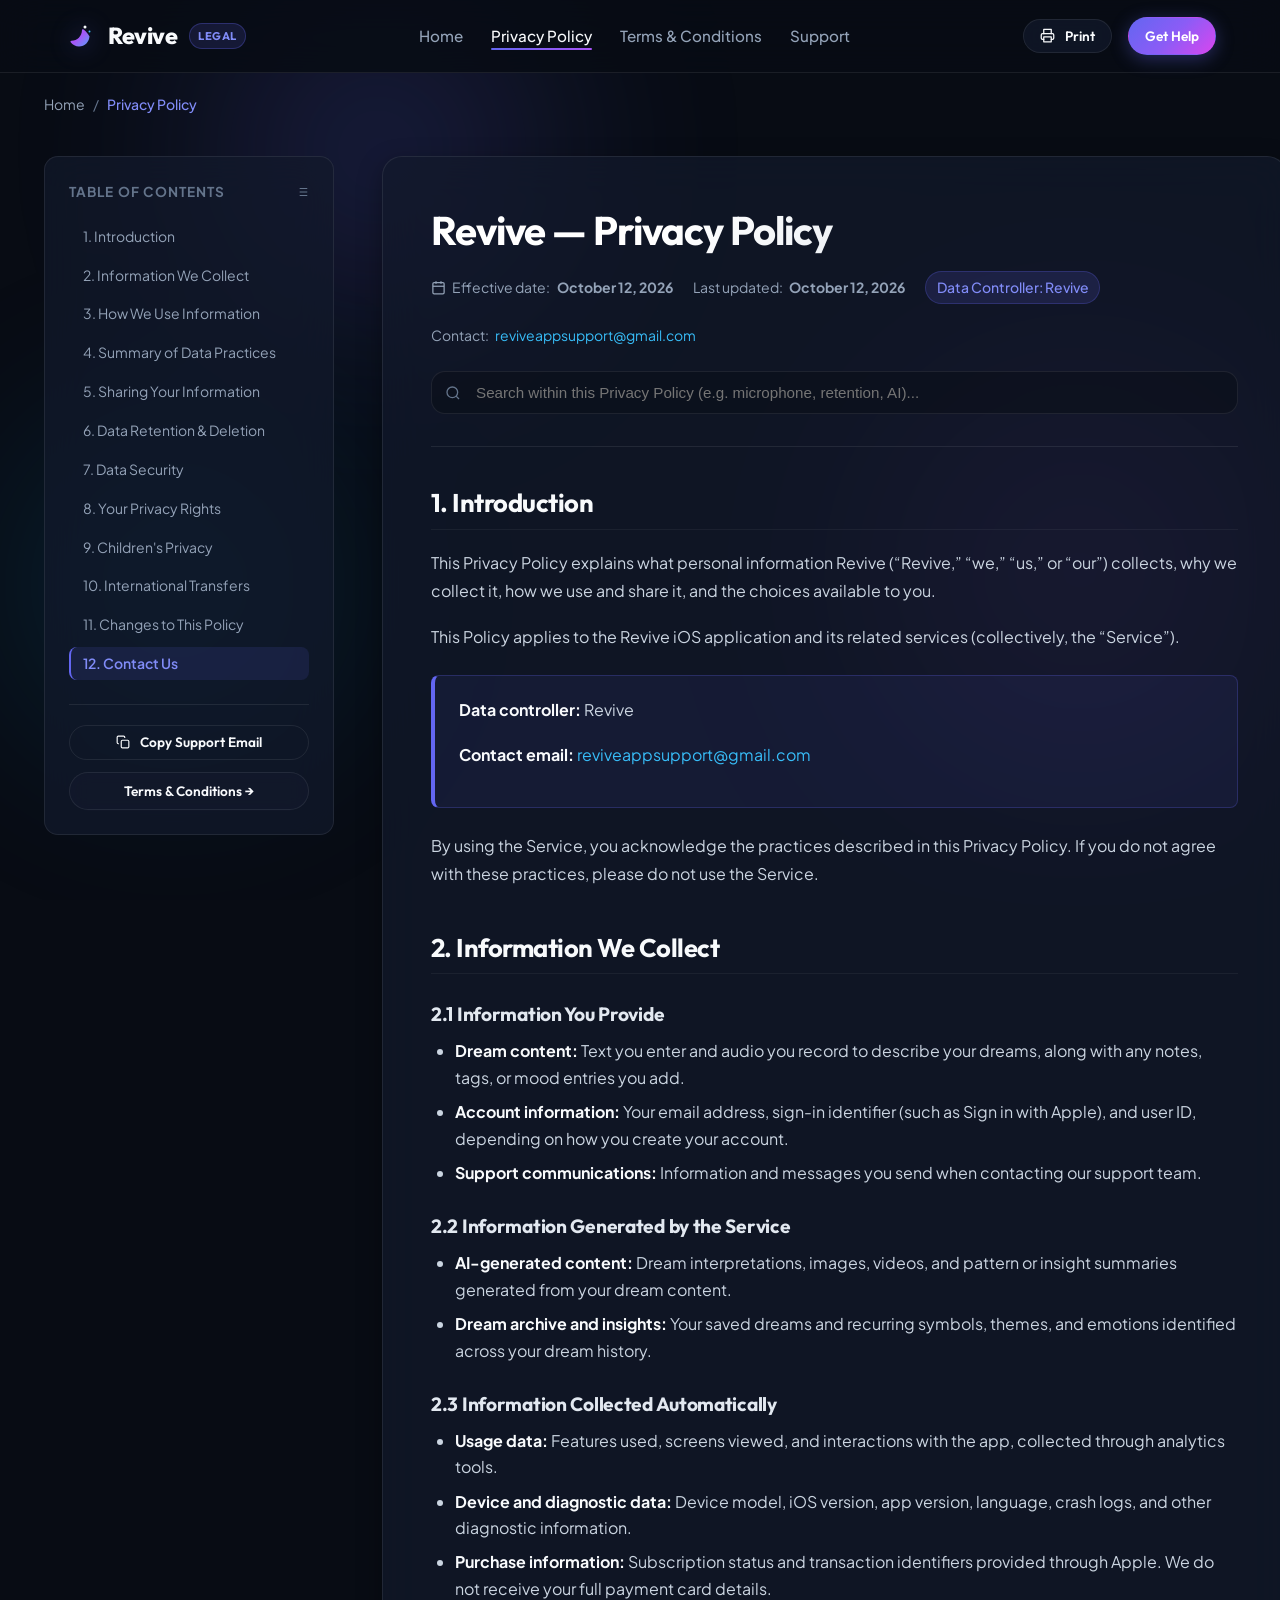
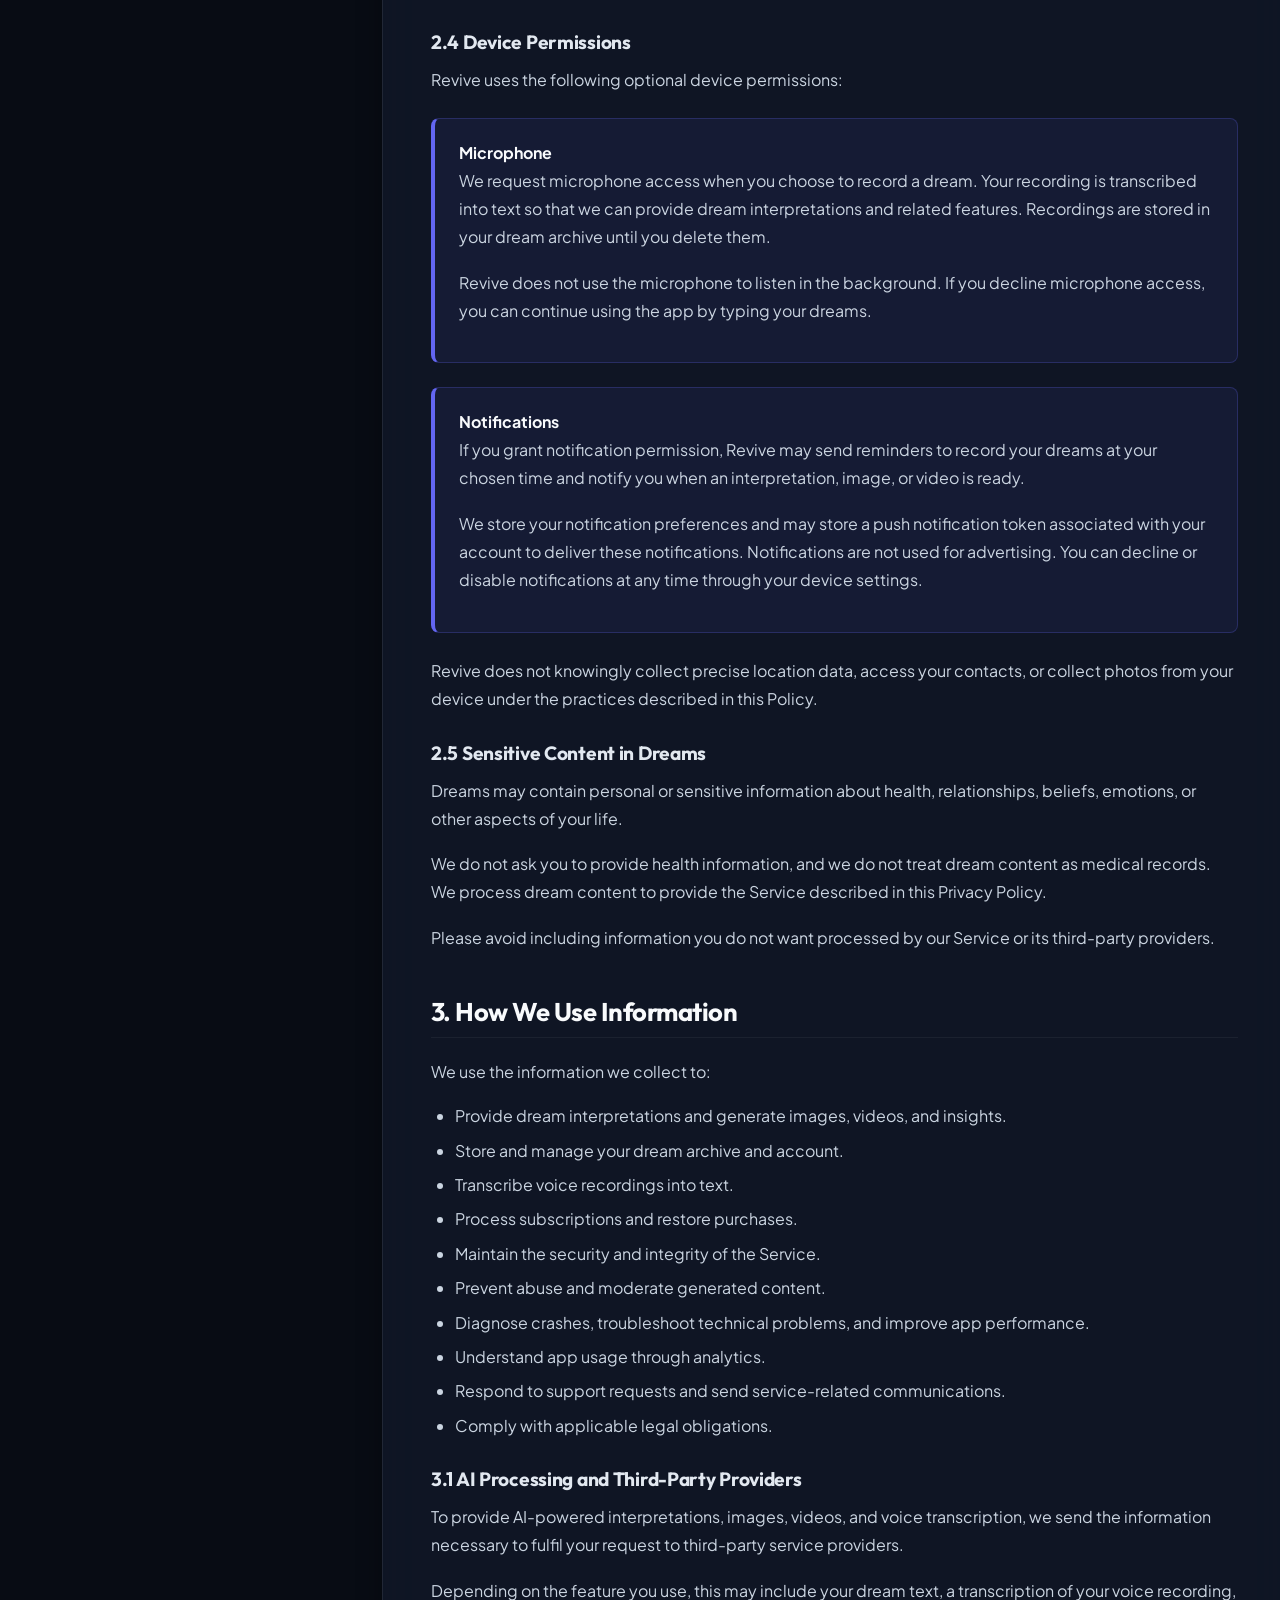
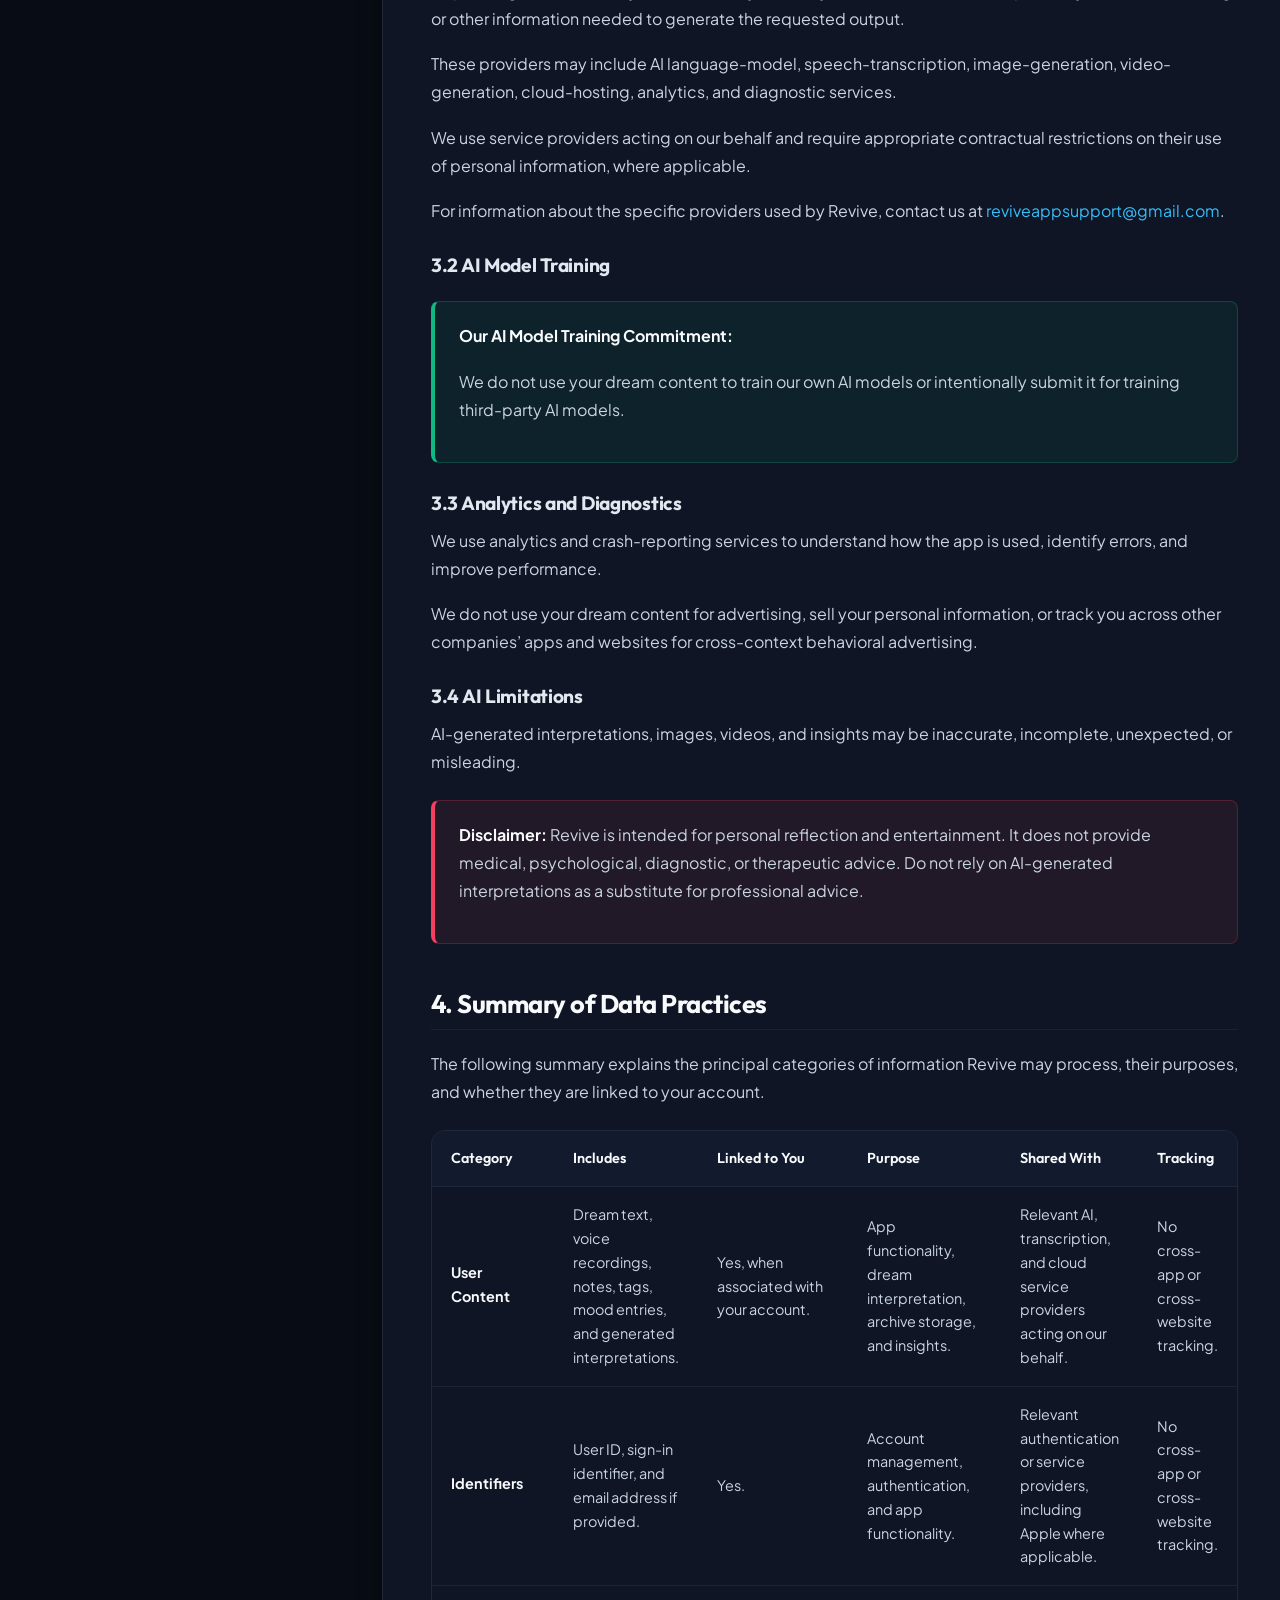
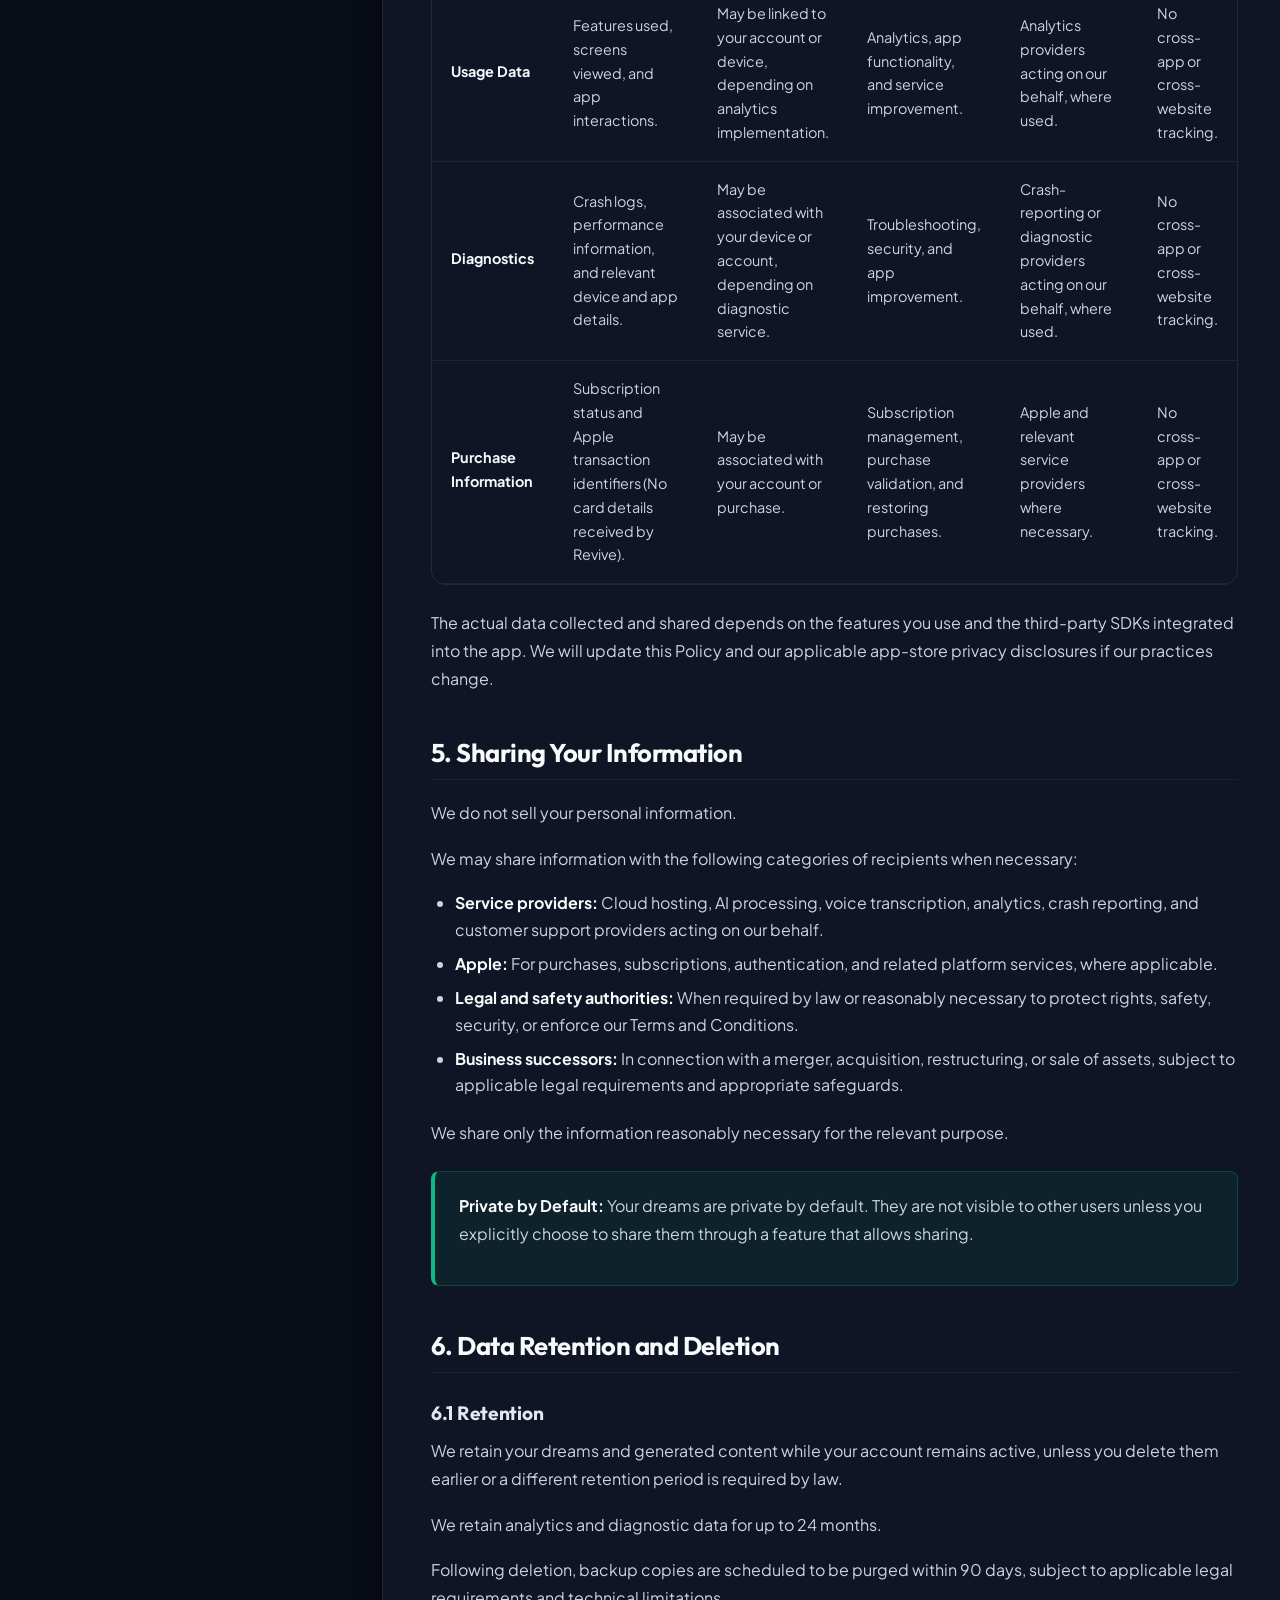
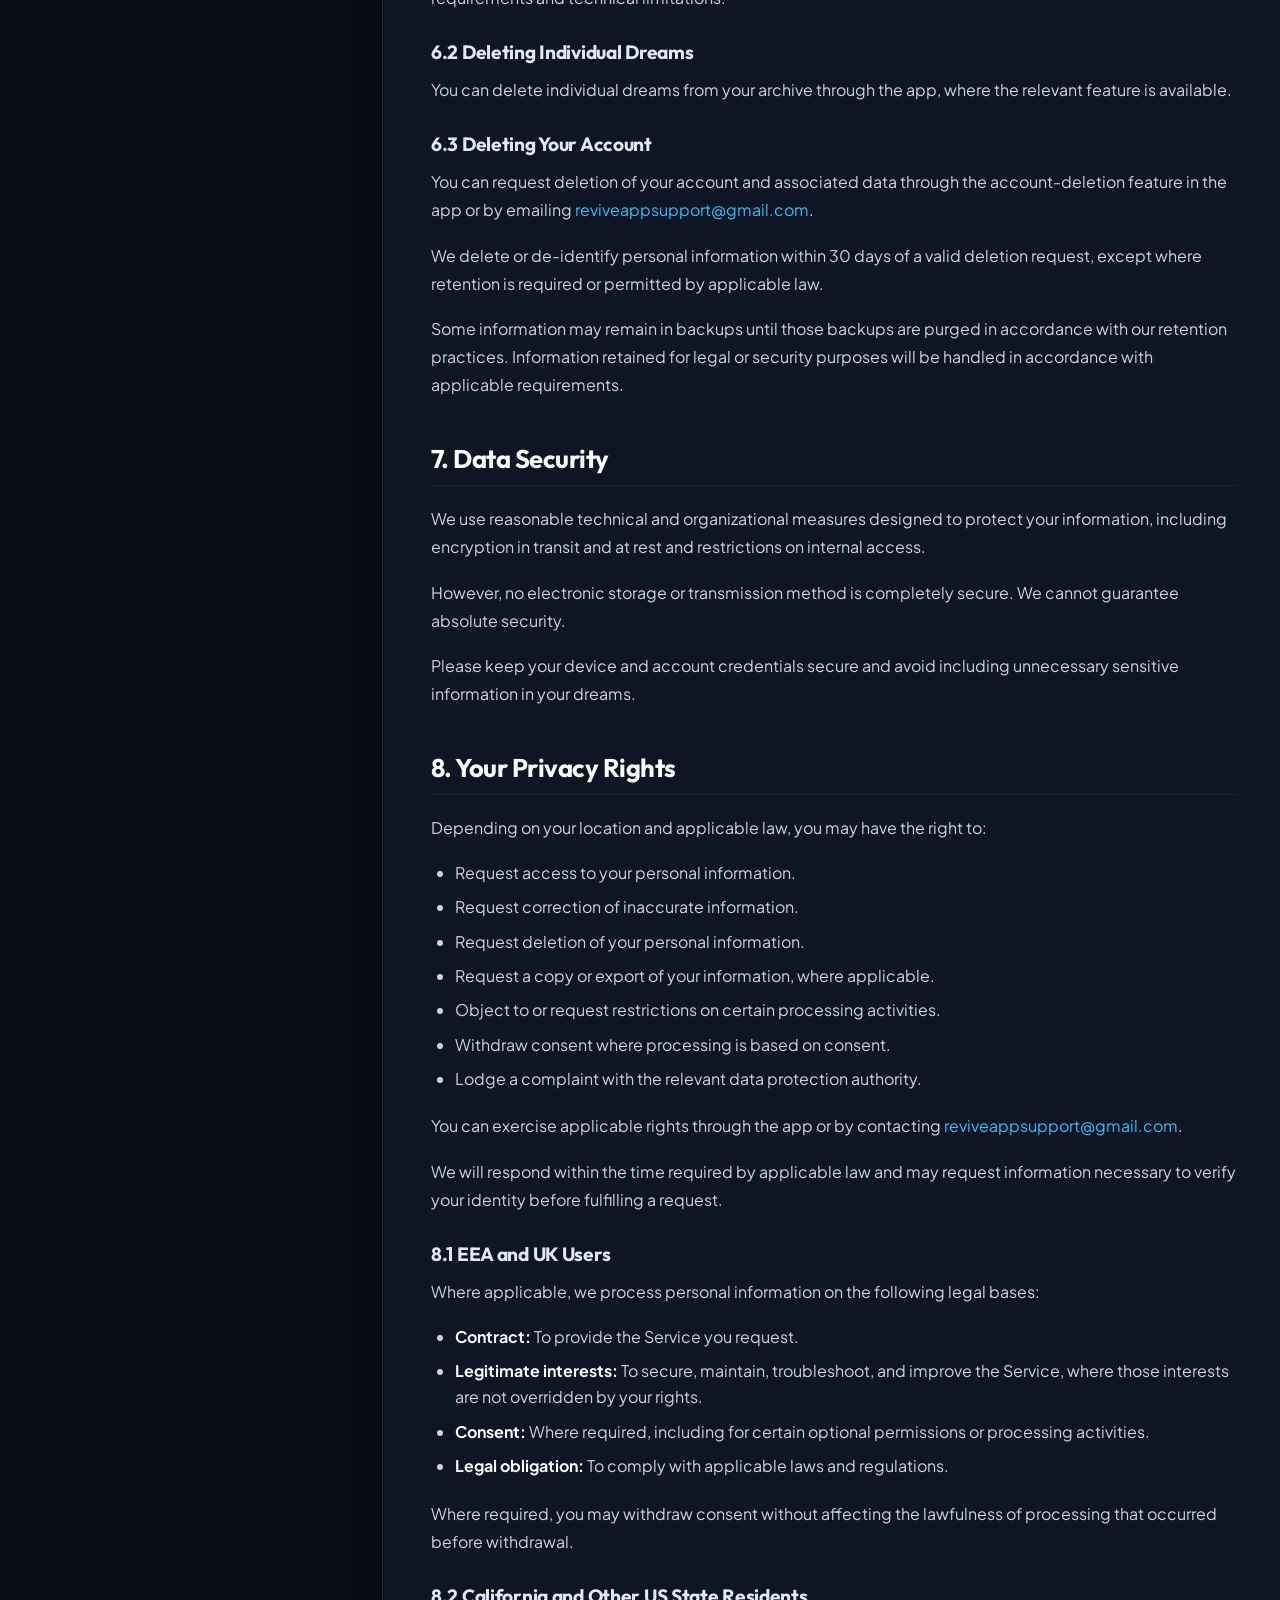
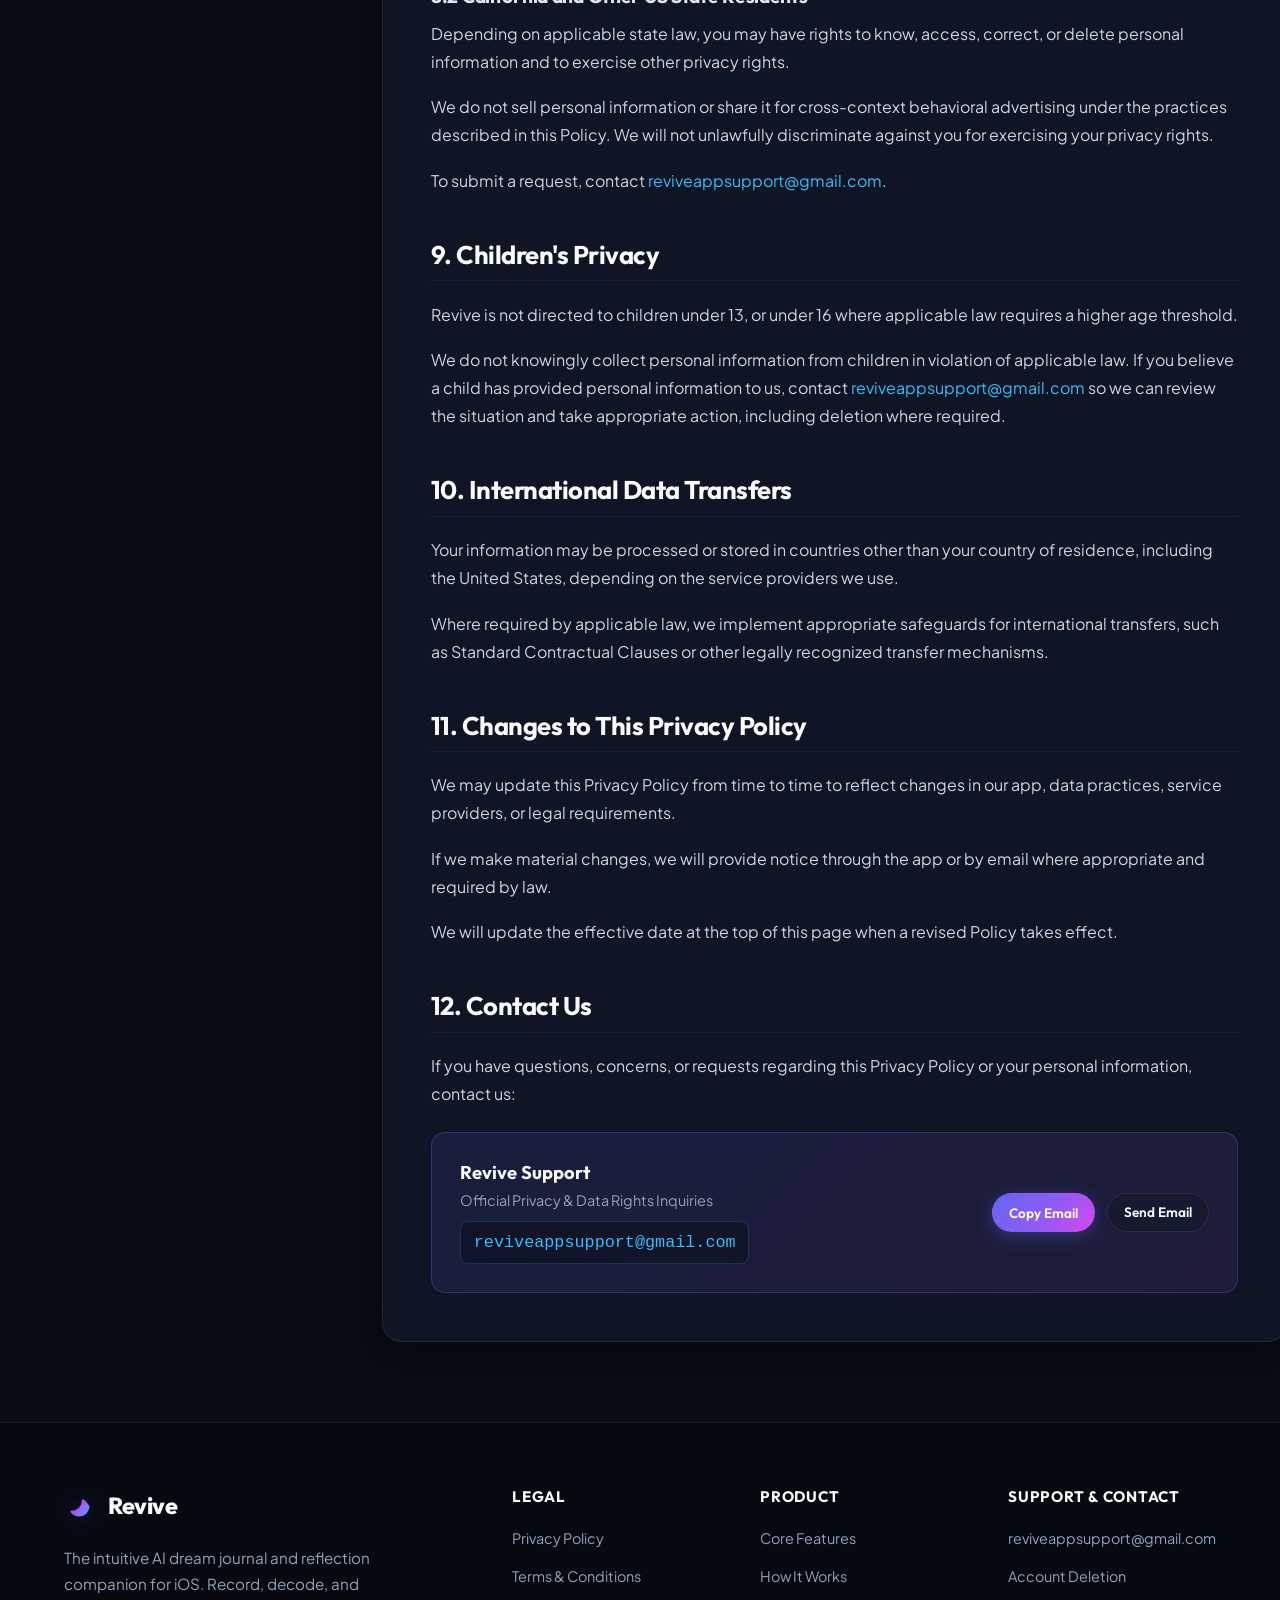
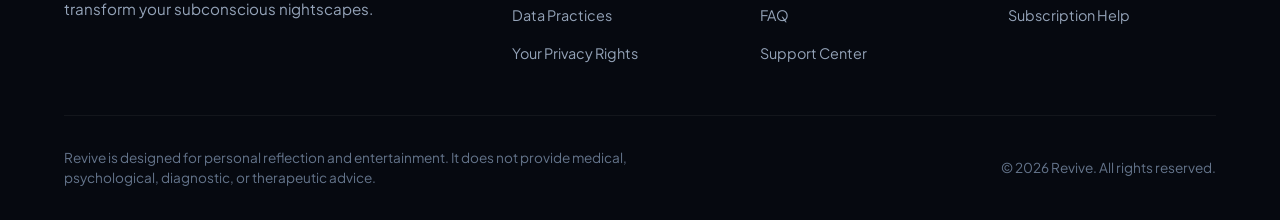
==== privacy-policy/index.html @ 2bad9c80 "Add legal pages, landing page, and support center" ====
<!DOCTYPE html>
<html lang="en">
<head>
  <meta charset="UTF-8">
  <meta name="viewport" content="width=device-width, initial-scale=1.0">
  <title>Privacy Policy — Revive: AI Dream Journal</title>
  <meta name="description" content="Official Privacy Policy for Revive iOS application. Learn how we collect, use, and protect your dream journal and personal information.">
  <link rel="preconnect" href="https://fonts.googleapis.com">
  <link rel="preconnect" href="https://fonts.gstatic.com" crossorigin>
  <link href="https://fonts.googleapis.com/css2?family=Outfit:wght@400;500;600;700;800&family=Plus+Jakarta+Sans:wght@400;500;600;700&display=swap" rel="stylesheet">
  <link rel="stylesheet" href="../assets/css/style.css">
  <link rel="icon" href="data:image/svg+xml,<svg xmlns=%22http://www.w3.org/2000/svg%22 viewBox=%220 0 100 100%22><text y=%22.9em%22 font-size=%2290%22>🌙</text></svg>">
</head>
<body>

  <!-- Ambient Glow Effects -->
  <div class="bg-ambient" aria-hidden="true">
    <div class="ambient-orb orb-1"></div>
    <div class="ambient-orb orb-2"></div>
    <div class="ambient-orb orb-3"></div>
  </div>

  <!-- Header -->
  <header class="site-header" id="top">
    <div class="container">
      <nav class="nav-wrapper" aria-label="Main Navigation">
        <a href="../" class="brand-logo" id="logoLink">
          <svg viewBox="0 0 32 32" fill="none" xmlns="http://www.w3.org/2000/svg">
            <defs>
              <linearGradient id="logoGrad" x1="2" y1="2" x2="30" y2="30" gradientUnits="userSpaceOnUse">
                <stop stop-color="#818cf8"/>
                <stop offset="0.5" stop-color="#a855f7"/>
                <stop offset="1" stop-color="#38bdf8"/>
              </linearGradient>
            </defs>
            <path d="M25.5 16C25.5 21.799 20.799 26.5 15 26.5C11.59 26.5 8.57 24.87 6.68 22.33C6.18 21.67 6.64 20.73 7.46 20.73C13.26 20.73 17.96 16.03 17.96 10.23C17.96 9.41 18.9 8.95 19.56 9.45C23.13 12.11 25.5 16.32 25.5 16Z" fill="url(#logoGrad)"/>
            <circle cx="21" cy="7" r="1.5" fill="#f8fafc"/>
            <circle cx="25.5" cy="11.5" r="1" fill="#38bdf8"/>
          </svg>
          <span>Revive</span>
          <span class="brand-badge">Legal</span>
        </a>

        <ul class="nav-links" id="primaryNav">
          <li><a href="../" class="nav-link">Home</a></li>
          <li><a href="./" class="nav-link active" aria-current="page">Privacy Policy</a></li>
          <li><a href="../terms-and-conditions/" class="nav-link">Terms &amp; Conditions</a></li>
          <li><a href="../support/" class="nav-link">Support</a></li>
        </ul>

        <div class="nav-actions">
          <button class="btn btn-sm btn-secondary" onclick="window.print()" id="printDocBtn">
            <svg width="15" height="15" viewBox="0 0 24 24" fill="none" stroke="currentColor" stroke-width="2" stroke-linecap="round" stroke-linejoin="round">
              <polyline points="6 9 6 2 18 2 18 9"></polyline>
              <path d="M6 18H4a2 2 0 0 1-2-2v-5a2 2 0 0 1 2-2h16a2 2 0 0 1 2 2v5a2 2 0 0 1-2 2h-2"></path>
              <rect x="6" y="14" width="12" height="8"></rect>
            </svg>
            Print
          </button>
          <a href="../support/" class="btn btn-sm btn-primary" id="headerSupportBtn">Get Help</a>
          <button class="mobile-menu-btn" aria-label="Toggle navigation menu" id="mobileMenuToggle">
            <svg width="24" height="24" viewBox="0 0 24 24" fill="none" stroke="currentColor" stroke-width="2">
              <line x1="3" y1="12" x2="21" y2="12"></line>
              <line x1="3" y1="6" x2="21" y2="6"></line>
              <line x1="3" y1="18" x2="21" y2="18"></line>
            </svg>
          </button>
        </div>
      </nav>
    </div>
  </header>

  <!-- Breadcrumbs -->
  <div class="container container-legal">
    <nav class="breadcrumb-nav" aria-label="Breadcrumb">
      <a href="../">Home</a>
      <span class="breadcrumb-separator">/</span>
      <span class="breadcrumb-current">Privacy Policy</span>
    </nav>
  </div>

  <!-- Main Legal Container -->
  <main class="container container-legal">
    <div class="legal-layout">

      <!-- Sticky Sidebar Table of Contents -->
      <aside class="legal-sidebar" aria-label="Table of Contents">
        <div class="legal-sidebar-title">
          <span>Table of Contents</span>
          <svg width="14" height="14" viewBox="0 0 24 24" fill="none" stroke="currentColor" stroke-width="2">
            <line x1="8" y1="6" x2="21" y2="6"></line>
            <line x1="8" y1="12" x2="21" y2="12"></line>
            <line x1="8" y1="18" x2="21" y2="18"></line>
            <line x1="3" y1="6" x2="3.01" y2="6"></line>
            <line x1="3" y1="12" x2="3.01" y2="12"></line>
            <line x1="3" y1="18" x2="3.01" y2="18"></line>
          </svg>
        </div>

        <nav>
          <ul class="toc-list" id="privacyTocList">
            <li><a href="#section-1" class="toc-link">1. Introduction</a></li>
            <li><a href="#section-2" class="toc-link">2. Information We Collect</a></li>
            <li><a href="#section-3" class="toc-link">3. How We Use Information</a></li>
            <li><a href="#section-4" class="toc-link">4. Summary of Data Practices</a></li>
            <li><a href="#section-5" class="toc-link">5. Sharing Your Information</a></li>
            <li><a href="#section-6" class="toc-link">6. Data Retention &amp; Deletion</a></li>
            <li><a href="#section-7" class="toc-link">7. Data Security</a></li>
            <li><a href="#section-8" class="toc-link">8. Your Privacy Rights</a></li>
            <li><a href="#section-9" class="toc-link">9. Children's Privacy</a></li>
            <li><a href="#section-10" class="toc-link">10. International Transfers</a></li>
            <li><a href="#section-11" class="toc-link">11. Changes to This Policy</a></li>
            <li><a href="#section-12" class="toc-link">12. Contact Us</a></li>
          </ul>
        </nav>

        <div class="sidebar-actions">
          <button class="btn btn-sm btn-outline" style="width: 100%;" onclick="copyEmail()" id="sidebarCopyEmailBtn">
            <svg width="14" height="14" viewBox="0 0 24 24" fill="none" stroke="currentColor" stroke-width="2">
              <rect x="9" y="9" width="13" height="13" rx="2" ry="2"></rect>
              <path d="M5 15H4a2 2 0 0 1-2-2V4a2 2 0 0 1 2-2h9a2 2 0 0 1 2 2v1"></path>
            </svg>
            Copy Support Email
          </button>
          <a href="../terms-and-conditions/" class="btn btn-sm btn-secondary" style="width: 100%;" id="sidebarTermsBtn">
            Terms &amp; Conditions &rarr;
          </a>
        </div>
      </aside>

      <!-- Main Document Content -->
      <article class="legal-content">

        <!-- Legal Header -->
        <header class="legal-header">
          <h1 class="legal-title" id="pageTitle">Revive — Privacy Policy</h1>
          <div class="legal-meta-bar">
            <span class="meta-item">
              <svg width="15" height="15" viewBox="0 0 24 24" fill="none" stroke="currentColor" stroke-width="2">
                <rect x="3" y="4" width="18" height="18" rx="2" ry="2"></rect>
                <line x1="16" y1="2" x2="16" y2="6"></line>
                <line x1="8" y1="2" x2="8" y2="6"></line>
                <line x1="3" y1="10" x2="21" y2="10"></line>
              </svg>
              Effective date: <strong>October 12, 2026</strong>
            </span>
            <span class="meta-item">
              Last updated: <strong>October 12, 2026</strong>
            </span>
            <span class="meta-badge">Data Controller: Revive</span>
            <span class="meta-item">
              Contact: <a href="mailto:reviveappsupport@gmail.com" class="meta-link">reviveappsupport@gmail.com</a>
            </span>
          </div>

          <!-- In-Page Search -->
          <div class="doc-search-wrapper">
            <svg class="doc-search-icon" width="16" height="16" viewBox="0 0 24 24" fill="none" stroke="currentColor" stroke-width="2">
              <circle cx="11" cy="11" r="8"></circle>
              <line x1="21" y1="21" x2="16.65" y2="16.65"></line>
            </svg>
            <input type="search" id="legalSearchInput" class="doc-search-input" placeholder="Search within this Privacy Policy (e.g. microphone, retention, AI)..." aria-label="Search within privacy policy">
          </div>
        </header>

        <div class="legal-body">

          <!-- Section 1 -->
          <section id="section-1" class="legal-section">
            <h2 class="legal-section-title">
              <span>1. Introduction</span>
              <a href="#section-1" class="section-link-anchor" title="Copy section link">#</a>
            </h2>
            <p>This Privacy Policy explains what personal information Revive (“Revive,” “we,” “us,” or “our”) collects, why we collect it, how we use and share it, and the choices available to you.</p>
            <p>This Policy applies to the Revive iOS application and its related services (collectively, the “Service”).</p>
            <div class="legal-callout">
              <p><strong>Data controller:</strong> Revive</p>
              <p><strong>Contact email:</strong> <a href="mailto:reviveappsupport@gmail.com">reviveappsupport@gmail.com</a></p>
            </div>
            <p>By using the Service, you acknowledge the practices described in this Privacy Policy. If you do not agree with these practices, please do not use the Service.</p>
          </section>

          <!-- Section 2 -->
          <section id="section-2" class="legal-section">
            <h2 class="legal-section-title">
              <span>2. Information We Collect</span>
              <a href="#section-2" class="section-link-anchor" title="Copy section link">#</a>
            </h2>

            <h3 class="legal-subsection-title">2.1 Information You Provide</h3>
            <ul>
              <li><strong>Dream content:</strong> Text you enter and audio you record to describe your dreams, along with any notes, tags, or mood entries you add.</li>
              <li><strong>Account information:</strong> Your email address, sign-in identifier (such as Sign in with Apple), and user ID, depending on how you create your account.</li>
              <li><strong>Support communications:</strong> Information and messages you send when contacting our support team.</li>
            </ul>

            <h3 class="legal-subsection-title">2.2 Information Generated by the Service</h3>
            <ul>
              <li><strong>AI-generated content:</strong> Dream interpretations, images, videos, and pattern or insight summaries generated from your dream content.</li>
              <li><strong>Dream archive and insights:</strong> Your saved dreams and recurring symbols, themes, and emotions identified across your dream history.</li>
            </ul>

            <h3 class="legal-subsection-title">2.3 Information Collected Automatically</h3>
            <ul>
              <li><strong>Usage data:</strong> Features used, screens viewed, and interactions with the app, collected through analytics tools.</li>
              <li><strong>Device and diagnostic data:</strong> Device model, iOS version, app version, language, crash logs, and other diagnostic information.</li>
              <li><strong>Purchase information:</strong> Subscription status and transaction identifiers provided through Apple. We do not receive your full payment card details.</li>
            </ul>

            <h3 class="legal-subsection-title">2.4 Device Permissions</h3>
            <p>Revive uses the following optional device permissions:</p>
            <div class="legal-callout">
              <p><strong>Microphone</strong><br>
              We request microphone access when you choose to record a dream. Your recording is transcribed into text so that we can provide dream interpretations and related features. Recordings are stored in your dream archive until you delete them.</p>
              <p>Revive does not use the microphone to listen in the background. If you decline microphone access, you can continue using the app by typing your dreams.</p>
            </div>

            <div class="legal-callout">
              <p><strong>Notifications</strong><br>
              If you grant notification permission, Revive may send reminders to record your dreams at your chosen time and notify you when an interpretation, image, or video is ready.</p>
              <p>We store your notification preferences and may store a push notification token associated with your account to deliver these notifications. Notifications are not used for advertising. You can decline or disable notifications at any time through your device settings.</p>
            </div>

            <p>Revive does not knowingly collect precise location data, access your contacts, or collect photos from your device under the practices described in this Policy.</p>

            <h3 class="legal-subsection-title">2.5 Sensitive Content in Dreams</h3>
            <p>Dreams may contain personal or sensitive information about health, relationships, beliefs, emotions, or other aspects of your life.</p>
            <p>We do not ask you to provide health information, and we do not treat dream content as medical records. We process dream content to provide the Service described in this Privacy Policy.</p>
            <p>Please avoid including information you do not want processed by our Service or its third-party providers.</p>
          </section>

          <!-- Section 3 -->
          <section id="section-3" class="legal-section">
            <h2 class="legal-section-title">
              <span>3. How We Use Information</span>
              <a href="#section-3" class="section-link-anchor" title="Copy section link">#</a>
            </h2>
            <p>We use the information we collect to:</p>
            <ul>
              <li>Provide dream interpretations and generate images, videos, and insights.</li>
              <li>Store and manage your dream archive and account.</li>
              <li>Transcribe voice recordings into text.</li>
              <li>Process subscriptions and restore purchases.</li>
              <li>Maintain the security and integrity of the Service.</li>
              <li>Prevent abuse and moderate generated content.</li>
              <li>Diagnose crashes, troubleshoot technical problems, and improve app performance.</li>
              <li>Understand app usage through analytics.</li>
              <li>Respond to support requests and send service-related communications.</li>
              <li>Comply with applicable legal obligations.</li>
            </ul>

            <h3 class="legal-subsection-title">3.1 AI Processing and Third-Party Providers</h3>
            <p>To provide AI-powered interpretations, images, videos, and voice transcription, we send the information necessary to fulfil your request to third-party service providers.</p>
            <p>Depending on the feature you use, this may include your dream text, a transcription of your voice recording, or other information needed to generate the requested output.</p>
            <p>These providers may include AI language-model, speech-transcription, image-generation, video-generation, cloud-hosting, analytics, and diagnostic services.</p>
            <p>We use service providers acting on our behalf and require appropriate contractual restrictions on their use of personal information, where applicable.</p>
            <p>For information about the specific providers used by Revive, contact us at <a href="mailto:reviveappsupport@gmail.com">reviveappsupport@gmail.com</a>.</p>

            <h3 class="legal-subsection-title">3.2 AI Model Training</h3>
            <div class="legal-callout success">
              <p><strong>Our AI Model Training Commitment:</strong></p>
              <p>We do not use your dream content to train our own AI models or intentionally submit it for training third-party AI models.</p>
            </div>

            <h3 class="legal-subsection-title">3.3 Analytics and Diagnostics</h3>
            <p>We use analytics and crash-reporting services to understand how the app is used, identify errors, and improve performance.</p>
            <p>We do not use your dream content for advertising, sell your personal information, or track you across other companies’ apps and websites for cross-context behavioral advertising.</p>

            <h3 class="legal-subsection-title">3.4 AI Limitations</h3>
            <p>AI-generated interpretations, images, videos, and insights may be inaccurate, incomplete, unexpected, or misleading.</p>
            <div class="legal-callout warning">
              <p><strong>Disclaimer:</strong> Revive is intended for personal reflection and entertainment. It does not provide medical, psychological, diagnostic, or therapeutic advice. Do not rely on AI-generated interpretations as a substitute for professional advice.</p>
            </div>
          </section>

          <!-- Section 4 -->
          <section id="section-4" class="legal-section">
            <h2 class="legal-section-title">
              <span>4. Summary of Data Practices</span>
              <a href="#section-4" class="section-link-anchor" title="Copy section link">#</a>
            </h2>
            <p>The following summary explains the principal categories of information Revive may process, their purposes, and whether they are linked to your account.</p>

            <div class="table-responsive">
              <table class="legal-table" aria-label="Summary of Data Practices">
                <thead>
                  <tr>
                    <th>Category</th>
                    <th>Includes</th>
                    <th>Linked to You</th>
                    <th>Purpose</th>
                    <th>Shared With</th>
                    <th>Tracking</th>
                  </tr>
                </thead>
                <tbody>
                  <tr>
                    <td><strong>User Content</strong></td>
                    <td>Dream text, voice recordings, notes, tags, mood entries, and generated interpretations.</td>
                    <td>Yes, when associated with your account.</td>
                    <td>App functionality, dream interpretation, archive storage, and insights.</td>
                    <td>Relevant AI, transcription, and cloud service providers acting on our behalf.</td>
                    <td>No cross-app or cross-website tracking.</td>
                  </tr>
                  <tr>
                    <td><strong>Identifiers</strong></td>
                    <td>User ID, sign-in identifier, and email address if provided.</td>
                    <td>Yes.</td>
                    <td>Account management, authentication, and app functionality.</td>
                    <td>Relevant authentication or service providers, including Apple where applicable.</td>
                    <td>No cross-app or cross-website tracking.</td>
                  </tr>
                  <tr>
                    <td><strong>Usage Data</strong></td>
                    <td>Features used, screens viewed, and app interactions.</td>
                    <td>May be linked to your account or device, depending on analytics implementation.</td>
                    <td>Analytics, app functionality, and service improvement.</td>
                    <td>Analytics providers acting on our behalf, where used.</td>
                    <td>No cross-app or cross-website tracking.</td>
                  </tr>
                  <tr>
                    <td><strong>Diagnostics</strong></td>
                    <td>Crash logs, performance information, and relevant device and app details.</td>
                    <td>May be associated with your device or account, depending on diagnostic service.</td>
                    <td>Troubleshooting, security, and app improvement.</td>
                    <td>Crash-reporting or diagnostic providers acting on our behalf, where used.</td>
                    <td>No cross-app or cross-website tracking.</td>
                  </tr>
                  <tr>
                    <td><strong>Purchase Information</strong></td>
                    <td>Subscription status and Apple transaction identifiers (No card details received by Revive).</td>
                    <td>May be associated with your account or purchase.</td>
                    <td>Subscription management, purchase validation, and restoring purchases.</td>
                    <td>Apple and relevant service providers where necessary.</td>
                    <td>No cross-app or cross-website tracking.</td>
                  </tr>
                </tbody>
              </table>
            </div>

            <p>The actual data collected and shared depends on the features you use and the third-party SDKs integrated into the app. We will update this Policy and our applicable app-store privacy disclosures if our practices change.</p>
          </section>

          <!-- Section 5 -->
          <section id="section-5" class="legal-section">
            <h2 class="legal-section-title">
              <span>5. Sharing Your Information</span>
              <a href="#section-5" class="section-link-anchor" title="Copy section link">#</a>
            </h2>
            <p>We do not sell your personal information.</p>
            <p>We may share information with the following categories of recipients when necessary:</p>
            <ul>
              <li><strong>Service providers:</strong> Cloud hosting, AI processing, voice transcription, analytics, crash reporting, and customer support providers acting on our behalf.</li>
              <li><strong>Apple:</strong> For purchases, subscriptions, authentication, and related platform services, where applicable.</li>
              <li><strong>Legal and safety authorities:</strong> When required by law or reasonably necessary to protect rights, safety, security, or enforce our Terms and Conditions.</li>
              <li><strong>Business successors:</strong> In connection with a merger, acquisition, restructuring, or sale of assets, subject to applicable legal requirements and appropriate safeguards.</li>
            </ul>
            <p>We share only the information reasonably necessary for the relevant purpose.</p>
            <div class="legal-callout success">
              <p><strong>Private by Default:</strong> Your dreams are private by default. They are not visible to other users unless you explicitly choose to share them through a feature that allows sharing.</p>
            </div>
          </section>

          <!-- Section 6 -->
          <section id="section-6" class="legal-section">
            <h2 class="legal-section-title">
              <span>6. Data Retention and Deletion</span>
              <a href="#section-6" class="section-link-anchor" title="Copy section link">#</a>
            </h2>

            <h3 class="legal-subsection-title">6.1 Retention</h3>
            <p>We retain your dreams and generated content while your account remains active, unless you delete them earlier or a different retention period is required by law.</p>
            <p>We retain analytics and diagnostic data for up to 24 months.</p>
            <p>Following deletion, backup copies are scheduled to be purged within 90 days, subject to applicable legal requirements and technical limitations.</p>

            <h3 class="legal-subsection-title">6.2 Deleting Individual Dreams</h3>
            <p>You can delete individual dreams from your archive through the app, where the relevant feature is available.</p>

            <h3 class="legal-subsection-title">6.3 Deleting Your Account</h3>
            <p>You can request deletion of your account and associated data through the account-deletion feature in the app or by emailing <a href="mailto:reviveappsupport@gmail.com">reviveappsupport@gmail.com</a>.</p>
            <p>We delete or de-identify personal information within 30 days of a valid deletion request, except where retention is required or permitted by applicable law.</p>
            <p>Some information may remain in backups until those backups are purged in accordance with our retention practices. Information retained for legal or security purposes will be handled in accordance with applicable requirements.</p>
          </section>

          <!-- Section 7 -->
          <section id="section-7" class="legal-section">
            <h2 class="legal-section-title">
              <span>7. Data Security</span>
              <a href="#section-7" class="section-link-anchor" title="Copy section link">#</a>
            </h2>
            <p>We use reasonable technical and organizational measures designed to protect your information, including encryption in transit and at rest and restrictions on internal access.</p>
            <p>However, no electronic storage or transmission method is completely secure. We cannot guarantee absolute security.</p>
            <p>Please keep your device and account credentials secure and avoid including unnecessary sensitive information in your dreams.</p>
          </section>

          <!-- Section 8 -->
          <section id="section-8" class="legal-section">
            <h2 class="legal-section-title">
              <span>8. Your Privacy Rights</span>
              <a href="#section-8" class="section-link-anchor" title="Copy section link">#</a>
            </h2>
            <p>Depending on your location and applicable law, you may have the right to:</p>
            <ul>
              <li>Request access to your personal information.</li>
              <li>Request correction of inaccurate information.</li>
              <li>Request deletion of your personal information.</li>
              <li>Request a copy or export of your information, where applicable.</li>
              <li>Object to or request restrictions on certain processing activities.</li>
              <li>Withdraw consent where processing is based on consent.</li>
              <li>Lodge a complaint with the relevant data protection authority.</li>
            </ul>
            <p>You can exercise applicable rights through the app or by contacting <a href="mailto:reviveappsupport@gmail.com">reviveappsupport@gmail.com</a>.</p>
            <p>We will respond within the time required by applicable law and may request information necessary to verify your identity before fulfilling a request.</p>

            <h3 class="legal-subsection-title">8.1 EEA and UK Users</h3>
            <p>Where applicable, we process personal information on the following legal bases:</p>
            <ul>
              <li><strong>Contract:</strong> To provide the Service you request.</li>
              <li><strong>Legitimate interests:</strong> To secure, maintain, troubleshoot, and improve the Service, where those interests are not overridden by your rights.</li>
              <li><strong>Consent:</strong> Where required, including for certain optional permissions or processing activities.</li>
              <li><strong>Legal obligation:</strong> To comply with applicable laws and regulations.</li>
            </ul>
            <p>Where required, you may withdraw consent without affecting the lawfulness of processing that occurred before withdrawal.</p>

            <h3 class="legal-subsection-title">8.2 California and Other US State Residents</h3>
            <p>Depending on applicable state law, you may have rights to know, access, correct, or delete personal information and to exercise other privacy rights.</p>
            <p>We do not sell personal information or share it for cross-context behavioral advertising under the practices described in this Policy. We will not unlawfully discriminate against you for exercising your privacy rights.</p>
            <p>To submit a request, contact <a href="mailto:reviveappsupport@gmail.com">reviveappsupport@gmail.com</a>.</p>
          </section>

          <!-- Section 9 -->
          <section id="section-9" class="legal-section">
            <h2 class="legal-section-title">
              <span>9. Children's Privacy</span>
              <a href="#section-9" class="section-link-anchor" title="Copy section link">#</a>
            </h2>
            <p>Revive is not directed to children under 13, or under 16 where applicable law requires a higher age threshold.</p>
            <p>We do not knowingly collect personal information from children in violation of applicable law. If you believe a child has provided personal information to us, contact <a href="mailto:reviveappsupport@gmail.com">reviveappsupport@gmail.com</a> so we can review the situation and take appropriate action, including deletion where required.</p>
          </section>

          <!-- Section 10 -->
          <section id="section-10" class="legal-section">
            <h2 class="legal-section-title">
              <span>10. International Data Transfers</span>
              <a href="#section-10" class="section-link-anchor" title="Copy section link">#</a>
            </h2>
            <p>Your information may be processed or stored in countries other than your country of residence, including the United States, depending on the service providers we use.</p>
            <p>Where required by applicable law, we implement appropriate safeguards for international transfers, such as Standard Contractual Clauses or other legally recognized transfer mechanisms.</p>
          </section>

          <!-- Section 11 -->
          <section id="section-11" class="legal-section">
            <h2 class="legal-section-title">
              <span>11. Changes to This Privacy Policy</span>
              <a href="#section-11" class="section-link-anchor" title="Copy section link">#</a>
            </h2>
            <p>We may update this Privacy Policy from time to time to reflect changes in our app, data practices, service providers, or legal requirements.</p>
            <p>If we make material changes, we will provide notice through the app or by email where appropriate and required by law.</p>
            <p>We will update the effective date at the top of this page when a revised Policy takes effect.</p>
          </section>

          <!-- Section 12 -->
          <section id="section-12" class="legal-section">
            <h2 class="legal-section-title">
              <span>12. Contact Us</span>
              <a href="#section-12" class="section-link-anchor" title="Copy section link">#</a>
            </h2>
            <p>If you have questions, concerns, or requests regarding this Privacy Policy or your personal information, contact us:</p>
            
            <div class="contact-highlight-card">
              <div>
                <h4 style="margin-bottom: 0.25rem;">Revive Support</h4>
                <p style="margin-bottom: 0.5rem; color: var(--text-muted); font-size: 0.9rem;">Official Privacy &amp; Data Rights Inquiries</p>
                <div class="contact-email-badge">reviveappsupport@gmail.com</div>
              </div>
              <div style="display: flex; gap: 0.75rem;">
                <button class="btn btn-sm btn-primary" onclick="copyEmail()" id="ppCopyEmailBtn">Copy Email</button>
                <a href="mailto:reviveappsupport@gmail.com" class="btn btn-sm btn-secondary" id="ppEmailLink">Send Email</a>
              </div>
            </div>
          </section>

        </div>
      </article>

    </div>
  </main>

  <!-- Footer -->
  <footer class="site-footer">
    <div class="container">
      <div class="footer-top">
        <div class="footer-brand">
          <a href="../" class="brand-logo">
            <svg width="28" height="28" viewBox="0 0 32 32" fill="none">
              <path d="M25.5 16C25.5 21.799 20.799 26.5 15 26.5C11.59 26.5 8.57 24.87 6.68 22.33C6.18 21.67 6.64 20.73 7.46 20.73C13.26 20.73 17.96 16.03 17.96 10.23C17.96 9.41 18.9 8.95 19.56 9.45C23.13 12.11 25.5 16.32 25.5 16Z" fill="url(#logoGrad)"/>
            </svg>
            <span>Revive</span>
          </a>
          <p>The intuitive AI dream journal and reflection companion for iOS. Record, decode, and transform your subconscious nightscapes.</p>
        </div>

        <div>
          <h4 class="footer-heading">Legal</h4>
          <ul class="footer-links">
            <li><a href="./">Privacy Policy</a></li>
            <li><a href="../terms-and-conditions/">Terms &amp; Conditions</a></li>
            <li><a href="#section-4">Data Practices</a></li>
            <li><a href="#section-8">Your Privacy Rights</a></li>
          </ul>
        </div>

        <div>
          <h4 class="footer-heading">Product</h4>
          <ul class="footer-links">
            <li><a href="../#features">Core Features</a></li>
            <li><a href="../#how-it-works">How It Works</a></li>
            <li><a href="../#faq">FAQ</a></li>
            <li><a href="../support/">Support Center</a></li>
          </ul>
        </div>

        <div>
          <h4 class="footer-heading">Support &amp; Contact</h4>
          <ul class="footer-links">
            <li><a href="mailto:reviveappsupport@gmail.com">reviveappsupport@gmail.com</a></li>
            <li><a href="../support/#account-deletion">Account Deletion</a></li>
            <li><a href="../support/#subscriptions">Subscription Help</a></li>
          </ul>
        </div>
      </div>

      <div class="footer-bottom">
        <div class="footer-disclaimer">
          Revive is designed for personal reflection and entertainment. It does not provide medical, psychological, diagnostic, or therapeutic advice.
        </div>
        <div>
          &copy; 2026 Revive. All rights reserved.
        </div>
      </div>
    </div>
  </footer>

  <!-- Back to Top Button -->
  <button class="back-to-top" aria-label="Back to top" id="backToTopBtn">
    <svg width="20" height="20" viewBox="0 0 24 24" fill="none" stroke="currentColor" stroke-width="2.5">
      <path d="M18 15l-6-6-6 6"/>
    </svg>
  </button>

  <script src="../assets/js/main.js"></script>
</body>
</html>
---- assets/css/style.css ----
/* ==========================================================================
   Revive - Design System & Global Styles
   ========================================================================== */

:root {
  --bg-primary: #080c14;
  --bg-secondary: #0f172a;
  --bg-tertiary: #141e33;
  --surface-glass: rgba(18, 26, 44, 0.72);
  --surface-glass-border: rgba(255, 255, 255, 0.08);
  --surface-hover: rgba(255, 255, 255, 0.04);
  --surface-card: #111a2e;
  
  --primary: #6366f1;
  --primary-light: #818cf8;
  --primary-glow: rgba(99, 102, 241, 0.35);
  
  --accent-purple: #a855f7;
  --accent-cyan: #38bdf8;
  --accent-rose: #f43f5e;
  --accent-emerald: #10b981;
  
  --text-primary: #f8fafc;
  --text-secondary: #cbd5e1;
  --text-muted: #94a3b8;
  --text-dim: #64748b;
  
  --font-main: 'Plus Jakarta Sans', -apple-system, BlinkMacSystemFont, "Segoe UI", Roboto, sans-serif;
  --font-heading: 'Outfit', -apple-system, BlinkMacSystemFont, "Segoe UI", Roboto, sans-serif;
  
  --radius-sm: 8px;
  --radius-md: 14px;
  --radius-lg: 20px;
  --radius-full: 9999px;
  
  --shadow-sm: 0 2px 8px rgba(0, 0, 0, 0.25);
  --shadow-md: 0 8px 24px rgba(0, 0, 0, 0.35);
  --shadow-lg: 0 16px 40px rgba(0, 0, 0, 0.45);
  --shadow-glow: 0 0 35px var(--primary-glow);
  
  --transition-fast: 0.2s cubic-bezier(0.16, 1, 0.3, 1);
  --transition-smooth: 0.35s cubic-bezier(0.16, 1, 0.3, 1);
}

/* Reset & Base */
*, *::before, *::after {
  box-sizing: border-box;
  margin: 0;
  padding: 0;
}

html {
  font-size: 16px;
  scroll-behavior: smooth;
  scroll-padding-top: 90px;
  -webkit-font-smoothing: antialiased;
  -moz-osx-font-smoothing: grayscale;
}

body {
  font-family: var(--font-main);
  background-color: var(--bg-primary);
  color: var(--text-secondary);
  line-height: 1.65;
  overflow-x: hidden;
  min-height: 100vh;
  display: flex;
  flex-direction: column;
}

/* Background Atmosphere Glows */
.bg-ambient {
  position: fixed;
  inset: 0;
  pointer-events: none;
  z-index: 0;
  overflow: hidden;
}

.ambient-orb {
  position: absolute;
  border-radius: 50%;
  filter: blur(100px);
  opacity: 0.28;
  transition: transform 10s ease-in-out;
}

.orb-1 {
  width: 500px;
  height: 500px;
  top: -100px;
  left: 10%;
  background: radial-gradient(circle, #6366f1 0%, rgba(99, 102, 241, 0) 70%);
}

.orb-2 {
  width: 600px;
  height: 600px;
  top: 30%;
  right: -100px;
  background: radial-gradient(circle, #a855f7 0%, rgba(168, 85, 247, 0) 70%);
}

.orb-3 {
  width: 450px;
  height: 450px;
  bottom: 10%;
  left: -50px;
  background: radial-gradient(circle, #0284c7 0%, rgba(2, 132, 199, 0) 70%);
}

/* Typography */
h1, h2, h3, h4, h5, h6 {
  font-family: var(--font-heading);
  color: var(--text-primary);
  font-weight: 700;
  line-height: 1.25;
}

h1 { font-size: clamp(2rem, 4.5vw, 3.25rem); letter-spacing: -0.025em; }
h2 { font-size: clamp(1.6rem, 3.2vw, 2.25rem); letter-spacing: -0.02em; }
h3 { font-size: clamp(1.25rem, 2.2vw, 1.5rem); letter-spacing: -0.015em; }
h4 { font-size: 1.15rem; }

p {
  margin-bottom: 1rem;
}

p:last-child {
  margin-bottom: 0;
}

a {
  color: var(--accent-cyan);
  text-decoration: none;
  transition: color var(--transition-fast);
}

a:hover {
  color: var(--primary-light);
}

/* Layout Utilities */
.container {
  width: 100%;
  max-width: 1200px;
  margin: 0 auto;
  padding: 0 1.5rem;
  position: relative;
  z-index: 1;
}

.container-narrow {
  max-width: 900px;
}

.container-legal {
  max-width: 1240px;
}

/* Header & Nav */
.site-header {
  position: sticky;
  top: 0;
  left: 0;
  right: 0;
  z-index: 100;
  background: rgba(8, 12, 20, 0.85);
  backdrop-filter: blur(20px);
  -webkit-backdrop-filter: blur(20px);
  border-bottom: 1px solid var(--surface-glass-border);
  transition: all var(--transition-fast);
}

.site-header.scrolled {
  background: rgba(8, 12, 20, 0.95);
  box-shadow: var(--shadow-sm);
}

.nav-wrapper {
  display: flex;
  align-items: center;
  justify-content: space-between;
  height: 72px;
}

.brand-logo {
  display: inline-flex;
  align-items: center;
  gap: 0.75rem;
  font-family: var(--font-heading);
  font-size: 1.45rem;
  font-weight: 800;
  letter-spacing: -0.02em;
  color: var(--text-primary);
  text-decoration: none;
}

.brand-logo svg {
  width: 32px;
  height: 32px;
  filter: drop-shadow(0 0 12px var(--primary-glow));
}

.brand-badge {
  font-size: 0.7rem;
  text-transform: uppercase;
  font-weight: 700;
  padding: 0.15rem 0.5rem;
  background: rgba(99, 102, 241, 0.15);
  border: 1px solid rgba(99, 102, 241, 0.3);
  color: var(--primary-light);
  border-radius: var(--radius-full);
  letter-spacing: 0.05em;
}

.nav-links {
  display: flex;
  align-items: center;
  list-style: none;
  gap: 1.75rem;
}

.nav-link {
  font-size: 0.95rem;
  font-weight: 500;
  color: var(--text-muted);
  transition: color var(--transition-fast);
  position: relative;
  padding: 0.35rem 0;
}

.nav-link:hover,
.nav-link.active {
  color: var(--text-primary);
}

.nav-link.active::after {
  content: '';
  position: absolute;
  bottom: 0;
  left: 0;
  right: 0;
  height: 2px;
  background: linear-gradient(90deg, var(--primary), var(--accent-purple));
  border-radius: 2px;
}

.nav-actions {
  display: flex;
  align-items: center;
  gap: 1rem;
}

.mobile-menu-btn {
  display: none;
  background: none;
  border: none;
  color: var(--text-primary);
  cursor: pointer;
  padding: 0.5rem;
  border-radius: var(--radius-sm);
}

/* Buttons */
.btn {
  display: inline-flex;
  align-items: center;
  justify-content: center;
  gap: 0.6rem;
  font-family: var(--font-heading);
  font-weight: 600;
  font-size: 0.95rem;
  padding: 0.65rem 1.4rem;
  border-radius: var(--radius-full);
  transition: all var(--transition-fast);
  cursor: pointer;
  text-decoration: none;
  border: 1px solid transparent;
  white-space: nowrap;
}

.btn-primary {
  background: linear-gradient(135deg, #6366f1 0%, #8b5cf6 50%, #d946ef 100%);
  color: #ffffff;
  box-shadow: 0 4px 18px var(--primary-glow);
}

.btn-primary:hover {
  transform: translateY(-2px);
  box-shadow: 0 6px 24px rgba(139, 92, 246, 0.5);
  color: #ffffff;
}

.btn-secondary {
  background: var(--surface-glass);
  color: var(--text-primary);
  border-color: var(--surface-glass-border);
  backdrop-filter: blur(10px);
}

.btn-secondary:hover {
  background: rgba(255, 255, 255, 0.08);
  border-color: rgba(255, 255, 255, 0.2);
  color: #ffffff;
  transform: translateY(-2px);
}

.btn-sm {
  font-size: 0.85rem;
  padding: 0.45rem 1rem;
}

.btn-lg {
  font-size: 1.05rem;
  padding: 0.85rem 1.85rem;
}

.btn-outline {
  background: transparent;
  color: var(--text-primary);
  border: 1px solid var(--surface-glass-border);
}

.btn-outline:hover {
  border-color: var(--primary-light);
  background: rgba(99, 102, 241, 0.1);
  color: var(--primary-light);
}

/* Breadcrumb */
.breadcrumb-nav {
  padding: 1.25rem 0 0.5rem;
  display: flex;
  align-items: center;
  gap: 0.5rem;
  font-size: 0.875rem;
  color: var(--text-dim);
}

.breadcrumb-nav a {
  color: var(--text-muted);
}

.breadcrumb-nav a:hover {
  color: var(--text-primary);
}

.breadcrumb-separator {
  color: var(--text-dim);
}

.breadcrumb-current {
  color: var(--primary-light);
  font-weight: 500;
}

/* Legal Documents Layout (TOC + Content) */
.legal-layout {
  display: grid;
  grid-template-columns: 290px 1fr;
  gap: 3rem;
  align-items: start;
  padding: 2rem 0 5rem;
}

/* Sidebar TOC */
.legal-sidebar {
  position: sticky;
  top: 96px;
  background: var(--surface-glass);
  backdrop-filter: blur(20px);
  -webkit-backdrop-filter: blur(20px);
  border: 1px solid var(--surface-glass-border);
  border-radius: var(--radius-md);
  padding: 1.5rem;
  max-height: calc(100vh - 120px);
  overflow-y: auto;
}

.legal-sidebar-title {
  font-size: 0.85rem;
  text-transform: uppercase;
  letter-spacing: 0.08em;
  color: var(--text-dim);
  margin-bottom: 1rem;
  font-weight: 700;
  display: flex;
  align-items: center;
  justify-content: space-between;
}

.toc-list {
  list-style: none;
  display: flex;
  flex-direction: column;
  gap: 0.35rem;
}

.toc-link {
  display: block;
  font-size: 0.875rem;
  color: var(--text-muted);
  padding: 0.45rem 0.75rem;
  border-radius: var(--radius-sm);
  transition: all var(--transition-fast);
  line-height: 1.35;
  border-left: 2px solid transparent;
}

.toc-link:hover {
  color: var(--text-primary);
  background: var(--surface-hover);
}

.toc-link.active {
  color: var(--primary-light);
  background: rgba(99, 102, 241, 0.12);
  border-left-color: var(--primary);
  font-weight: 600;
}

.sidebar-actions {
  margin-top: 1.5rem;
  padding-top: 1.25rem;
  border-top: 1px solid var(--surface-glass-border);
  display: flex;
  flex-direction: column;
  gap: 0.75rem;
}

/* Legal Document Main Content */
.legal-content {
  background: var(--surface-glass);
  backdrop-filter: blur(20px);
  -webkit-backdrop-filter: blur(20px);
  border: 1px solid var(--surface-glass-border);
  border-radius: var(--radius-lg);
  padding: 3rem;
  box-shadow: var(--shadow-md);
}

.legal-header {
  margin-bottom: 2.5rem;
  padding-bottom: 2rem;
  border-bottom: 1px solid var(--surface-glass-border);
}

.legal-title {
  font-size: 2.5rem;
  margin-bottom: 1rem;
  background: linear-gradient(135deg, #ffffff 30%, #cbd5e1 100%);
  -webkit-background-clip: text;
  -webkit-text-fill-color: transparent;
}

.legal-meta-bar {
  display: flex;
  flex-wrap: wrap;
  align-items: center;
  gap: 1.25rem;
  font-size: 0.875rem;
  color: var(--text-muted);
}

.meta-item {
  display: inline-flex;
  align-items: center;
  gap: 0.4rem;
}

.meta-badge {
  background: rgba(99, 102, 241, 0.15);
  color: var(--primary-light);
  padding: 0.25rem 0.65rem;
  border-radius: var(--radius-full);
  font-weight: 500;
  border: 1px solid rgba(99, 102, 241, 0.25);
}

/* Document Search / Filter Bar */
.doc-search-wrapper {
  margin-top: 1.5rem;
  position: relative;
}

.doc-search-input {
  width: 100%;
  padding: 0.75rem 1rem 0.75rem 2.75rem;
  background: rgba(10, 15, 26, 0.6);
  border: 1px solid var(--surface-glass-border);
  border-radius: var(--radius-md);
  color: var(--text-primary);
  font-size: 0.95rem;
  transition: all var(--transition-fast);
}

.doc-search-input:focus {
  outline: none;
  border-color: var(--primary);
  box-shadow: 0 0 0 3px var(--primary-glow);
}

.doc-search-icon {
  position: absolute;
  left: 0.9rem;
  top: 50%;
  transform: translateY(-50%);
  color: var(--text-dim);
  pointer-events: none;
}

/* Legal Body Sections */
.legal-section {
  margin-bottom: 2.75rem;
  scroll-margin-top: 100px;
}

.legal-section:last-child {
  margin-bottom: 0;
}

.legal-section-title {
  font-size: 1.6rem;
  margin-bottom: 1.2rem;
  padding-bottom: 0.6rem;
  border-bottom: 1px solid rgba(255, 255, 255, 0.05);
  display: flex;
  align-items: center;
  justify-content: space-between;
}

.section-link-anchor {
  opacity: 0;
  color: var(--text-dim);
  font-size: 1.1rem;
  transition: opacity var(--transition-fast);
  cursor: pointer;
  padding: 0 0.5rem;
}

.legal-section-title:hover .section-link-anchor {
  opacity: 1;
}

.legal-subsection-title {
  font-size: 1.2rem;
  color: #e2e8f0;
  margin-top: 1.75rem;
  margin-bottom: 0.75rem;
}

.legal-body p {
  color: var(--text-secondary);
  font-size: 1rem;
  line-height: 1.75;
  margin-bottom: 1.1rem;
}

.legal-body ul, .legal-body ol {
  padding-left: 1.5rem;
  margin-bottom: 1.25rem;
  color: var(--text-secondary);
}

.legal-body li {
  margin-bottom: 0.5rem;
  line-height: 1.65;
}

.legal-body strong {
  color: var(--text-primary);
}

/* Callout Box */
.legal-callout {
  background: rgba(99, 102, 241, 0.08);
  border: 1px solid rgba(99, 102, 241, 0.25);
  border-left: 4px solid var(--primary);
  border-radius: var(--radius-sm);
  padding: 1.25rem 1.5rem;
  margin: 1.5rem 0;
}

.legal-callout.warning {
  background: rgba(244, 63, 94, 0.08);
  border-color: rgba(244, 63, 94, 0.25);
  border-left-color: var(--accent-rose);
}

.legal-callout.success {
  background: rgba(16, 185, 129, 0.08);
  border-color: rgba(16, 185, 129, 0.25);
  border-left-color: var(--accent-emerald);
}

/* Legal Data Table */
.table-responsive {
  width: 100%;
  overflow-x: auto;
  margin: 1.5rem 0;
  border-radius: var(--radius-md);
  border: 1px solid var(--surface-glass-border);
}

.legal-table {
  width: 100%;
  border-collapse: collapse;
  text-align: left;
  font-size: 0.9rem;
}

.legal-table th,
.legal-table td {
  padding: 1rem 1.2rem;
  border-bottom: 1px solid rgba(255, 255, 255, 0.06);
}

.legal-table th {
  background: rgba(20, 30, 50, 0.7);
  font-weight: 600;
  color: var(--text-primary);
  font-family: var(--font-heading);
}

.legal-table tr:hover td {
  background: rgba(255, 255, 255, 0.02);
}

.legal-table td strong {
  display: block;
  color: var(--text-primary);
  margin-bottom: 0.25rem;
}

/* Contact Card Box */
.contact-highlight-card {
  background: linear-gradient(135deg, rgba(99, 102, 241, 0.12) 0%, rgba(168, 85, 247, 0.1) 100%);
  border: 1px solid rgba(99, 102, 241, 0.3);
  border-radius: var(--radius-md);
  padding: 1.75rem;
  margin-top: 1.5rem;
  display: flex;
  align-items: center;
  justify-content: space-between;
  flex-wrap: wrap;
  gap: 1.25rem;
}

.contact-email-badge {
  font-family: monospace;
  font-size: 1.05rem;
  color: var(--accent-cyan);
  background: rgba(0, 0, 0, 0.3);
  padding: 0.4rem 0.8rem;
  border-radius: var(--radius-sm);
  border: 1px solid rgba(56, 189, 248, 0.2);
}

/* Footer */
.site-footer {
  margin-top: auto;
  background: #060910;
  border-top: 1px solid var(--surface-glass-border);
  padding: 4rem 0 2rem;
  position: relative;
  z-index: 1;
}

.footer-top {
  display: grid;
  grid-template-columns: 2fr 1fr 1fr 1fr;
  gap: 3rem;
  margin-bottom: 3rem;
}

.footer-brand p {
  color: var(--text-muted);
  font-size: 0.95rem;
  margin: 1rem 0 1.5rem;
  max-width: 320px;
}

.footer-heading {
  font-size: 0.95rem;
  font-weight: 700;
  text-transform: uppercase;
  letter-spacing: 0.05em;
  color: var(--text-primary);
  margin-bottom: 1.2rem;
}

.footer-links {
  list-style: none;
  display: flex;
  flex-direction: column;
  gap: 0.75rem;
}

.footer-links a {
  color: var(--text-muted);
  font-size: 0.9rem;
  transition: color var(--transition-fast);
}

.footer-links a:hover {
  color: var(--text-primary);
}

.footer-bottom {
  padding-top: 2rem;
  border-top: 1px solid rgba(255, 255, 255, 0.05);
  display: flex;
  align-items: center;
  justify-content: space-between;
  flex-wrap: wrap;
  gap: 1rem;
  font-size: 0.85rem;
  color: var(--text-dim);
}

.footer-disclaimer {
  max-width: 600px;
  line-height: 1.5;
}

/* Toast Notification */
.toast-notice {
  position: fixed;
  bottom: 2rem;
  right: 2rem;
  background: #1e293b;
  color: #f8fafc;
  padding: 0.85rem 1.4rem;
  border-radius: var(--radius-md);
  box-shadow: var(--shadow-lg);
  border: 1px solid var(--surface-glass-border);
  z-index: 1000;
  display: flex;
  align-items: center;
  gap: 0.75rem;
  font-size: 0.9rem;
  opacity: 0;
  transform: translateY(20px);
  pointer-events: none;
  transition: all var(--transition-smooth);
}

.toast-notice.show {
  opacity: 1;
  transform: translateY(0);
}

/* Back to Top Button */
.back-to-top {
  position: fixed;
  bottom: 2rem;
  left: 2rem;
  width: 44px;
  height: 44px;
  border-radius: 50%;
  background: var(--surface-glass);
  border: 1px solid var(--surface-glass-border);
  color: var(--text-muted);
  display: flex;
  align-items: center;
  justify-content: center;
  cursor: pointer;
  backdrop-filter: blur(10px);
  transition: all var(--transition-fast);
  opacity: 0;
  visibility: hidden;
  z-index: 90;
}

.back-to-top.visible {
  opacity: 1;
  visibility: visible;
}

.back-to-top:hover {
  background: var(--primary);
  color: #ffffff;
  border-color: var(--primary);
  transform: translateY(-3px);
  box-shadow: 0 4px 15px var(--primary-glow);
}

/* Print Styles */
@media print {
  .site-header, .site-footer, .legal-sidebar, .doc-search-wrapper, .bg-ambient, .back-to-top, .toast-notice {
    display: none !important;
  }
  
  body {
    background: #ffffff !important;
    color: #1a1a1a !important;
  }
  
  .legal-layout {
    display: block !important;
    padding: 0 !important;
  }
  
  .legal-content {
    background: transparent !important;
    border: none !important;
    box-shadow: none !important;
    padding: 0 !important;
  }
  
  .legal-title {
    color: #000000 !important;
    -webkit-text-fill-color: initial !important;
  }
  
  h1, h2, h3, h4, p, li {
    color: #1a1a1a !important;
  }
  
  .legal-table th, .legal-table td {
    border-color: #e5e5e5 !important;
    color: #1a1a1a !important;
  }
}

/* Responsive Media Queries */
@media (max-width: 1024px) {
  .legal-layout {
    grid-template-columns: 1fr;
    gap: 2rem;
  }
  
  .legal-sidebar {
    position: static;
    max-height: none;
  }
  
  .footer-top {
    grid-template-columns: 1fr 1fr;
    gap: 2.5rem;
  }
}

@media (max-width: 768px) {
  .nav-links {
    display: none;
    position: absolute;
    top: 72px;
    left: 0;
    right: 0;
    background: rgba(8, 12, 20, 0.98);
    backdrop-filter: blur(25px);
    flex-direction: column;
    padding: 1.5rem;
    border-bottom: 1px solid var(--surface-glass-border);
    gap: 1rem;
    align-items: flex-start;
  }
  
  .nav-links.open {
    display: flex;
  }
  
  .mobile-menu-btn {
    display: block;
  }
  
  .legal-content {
    padding: 1.75rem;
  }
  
  .footer-top {
    grid-template-columns: 1fr;
    gap: 2rem;
  }
}
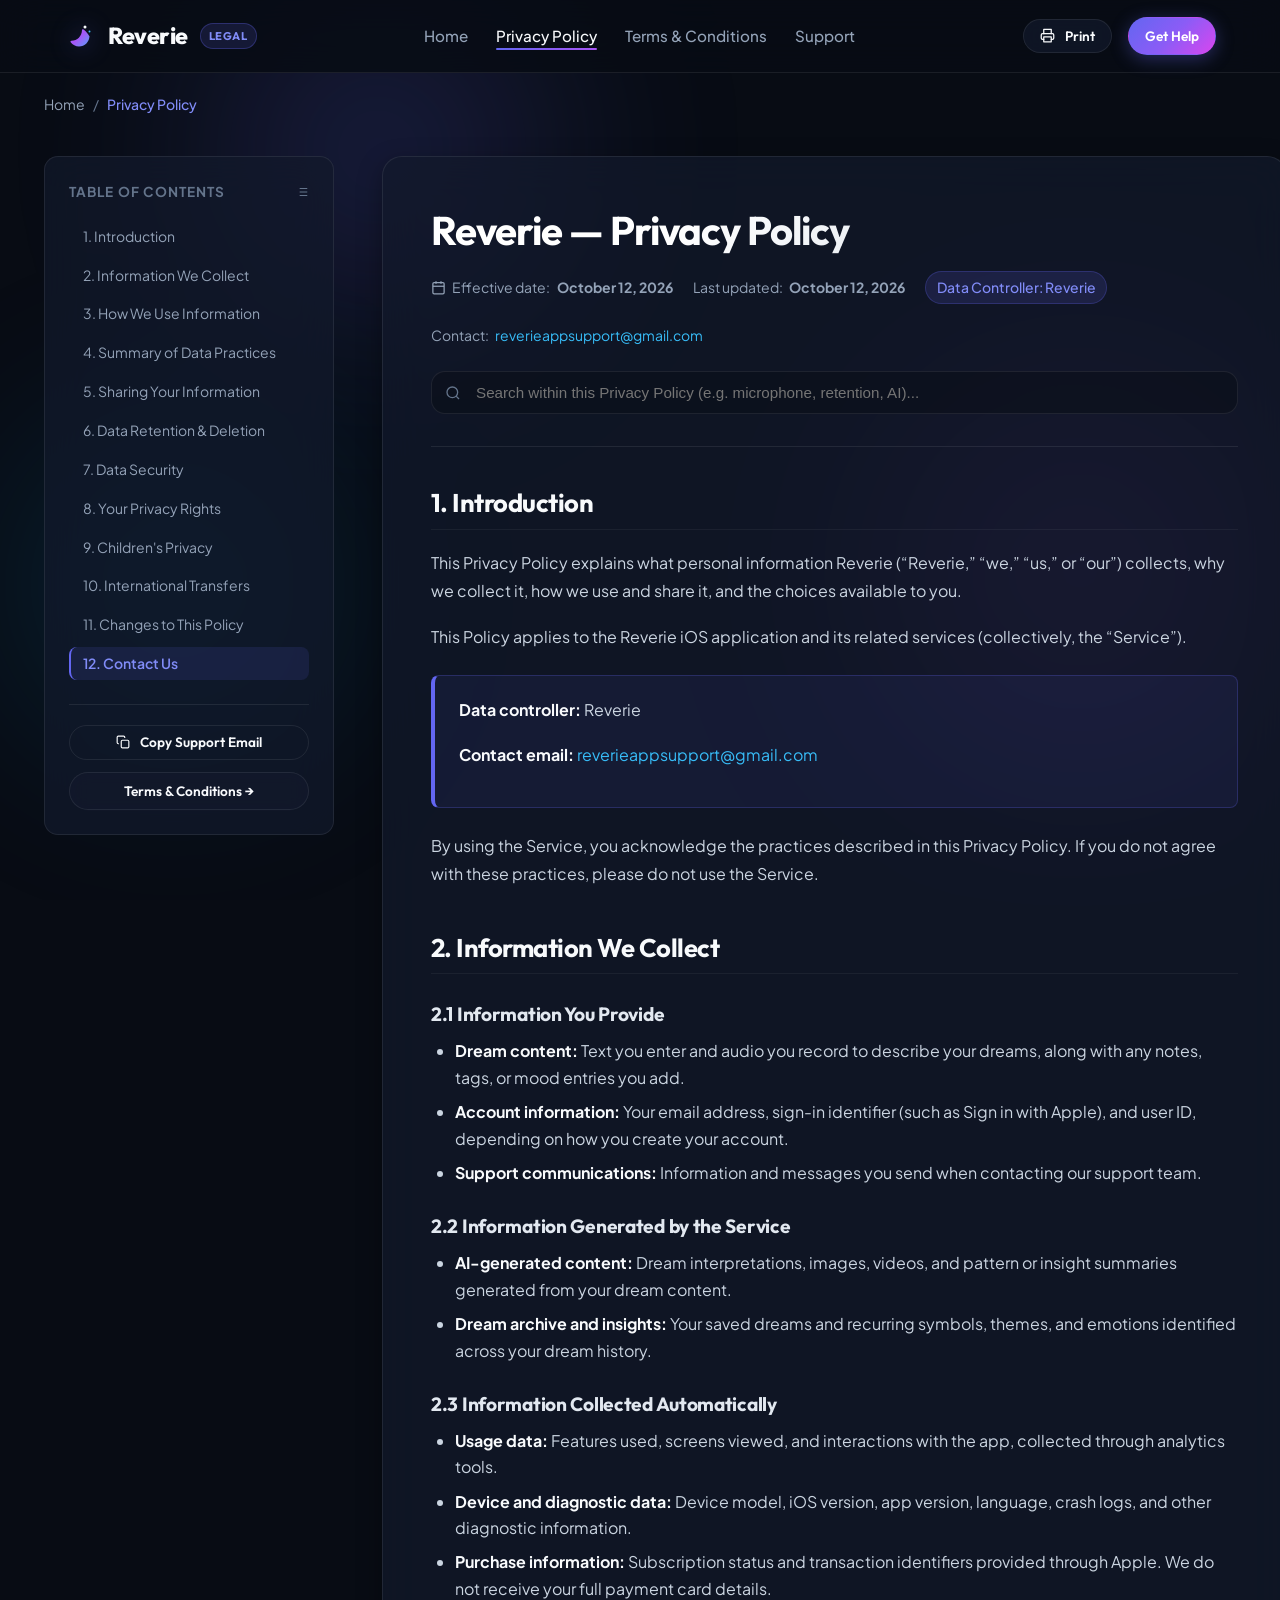
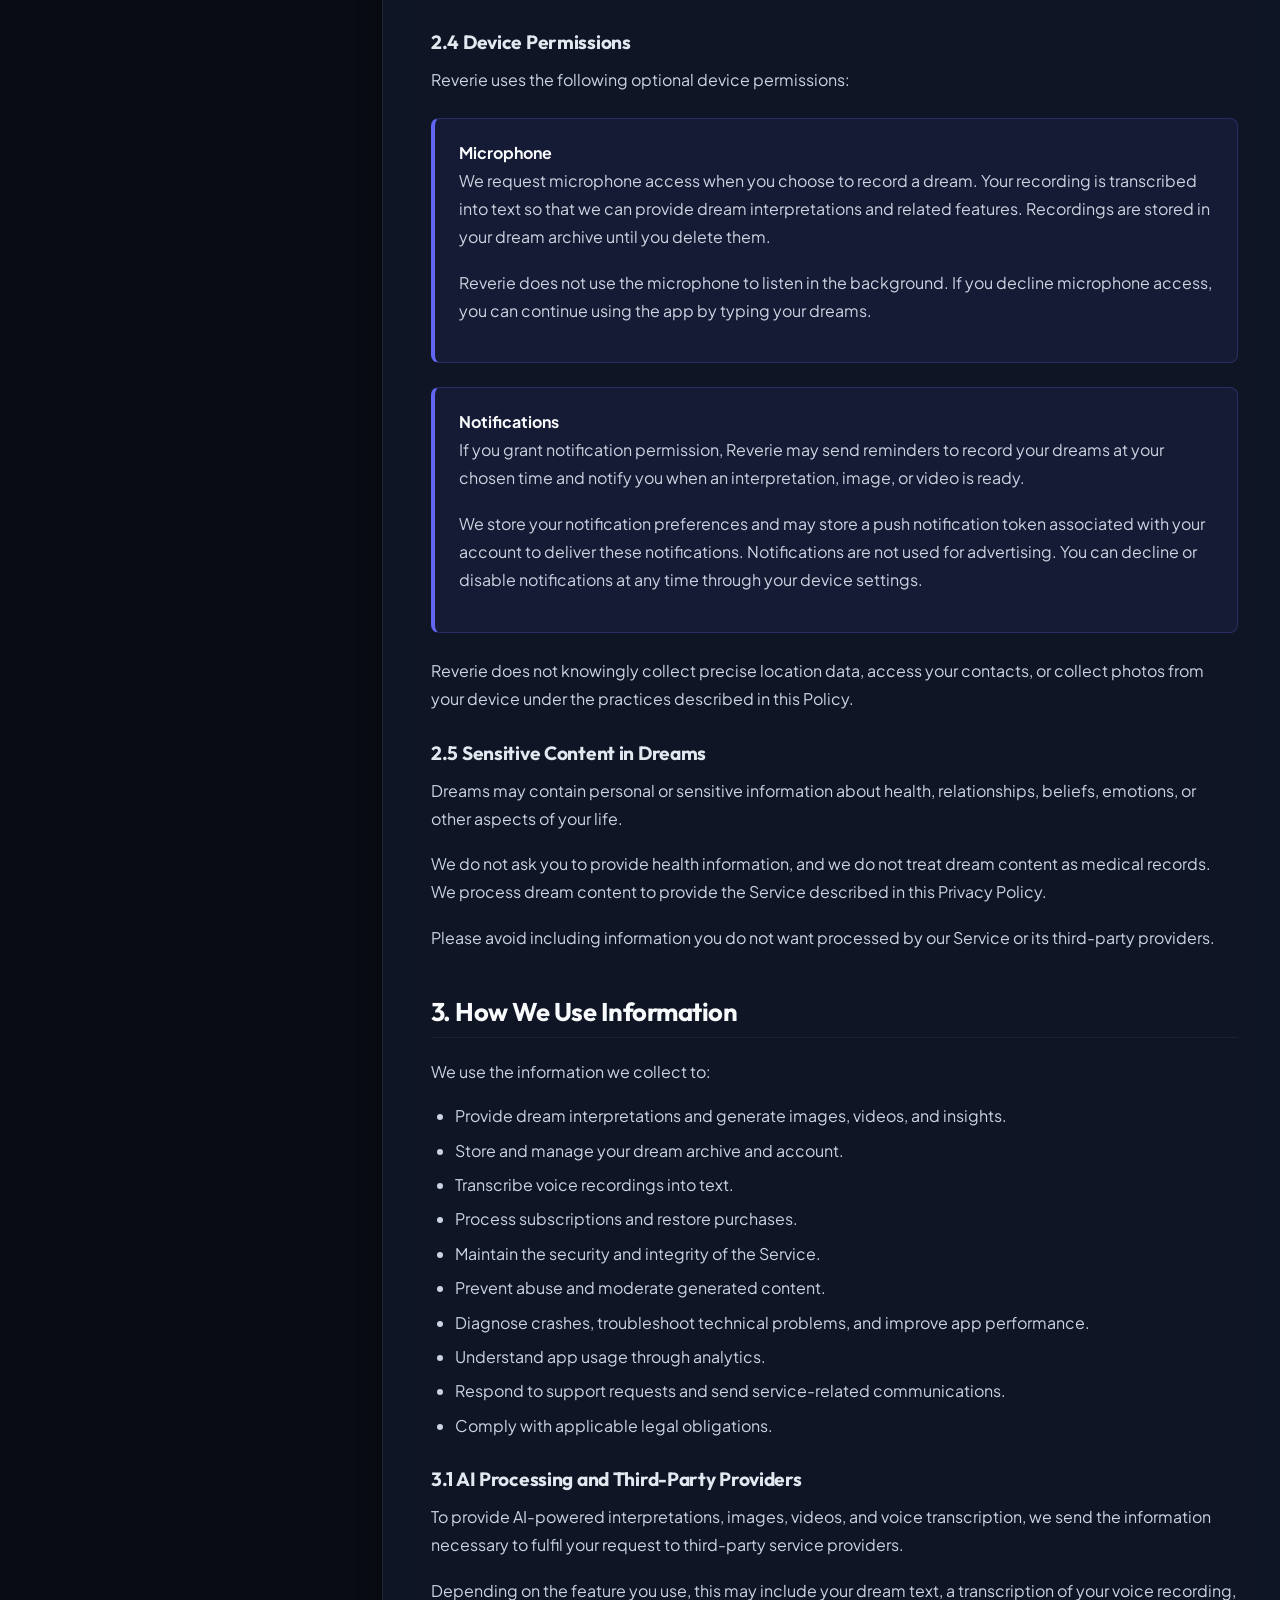
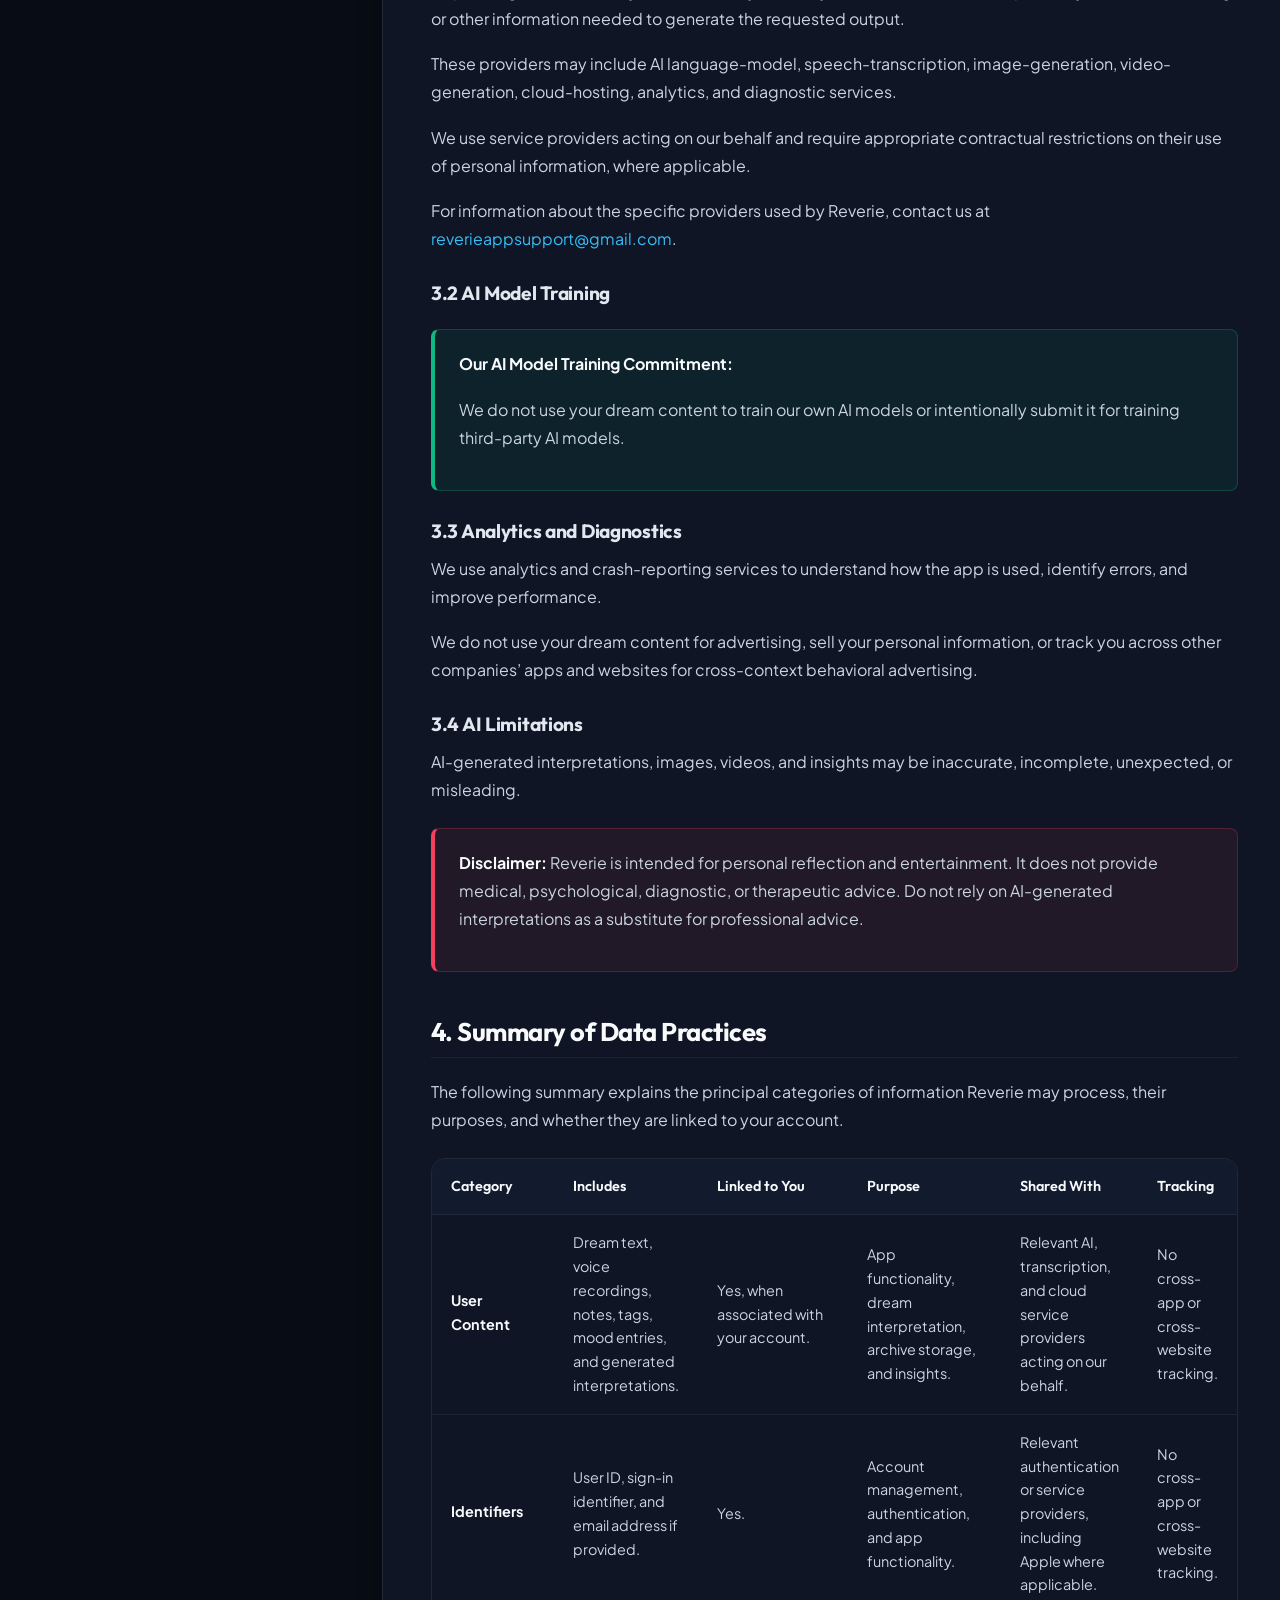
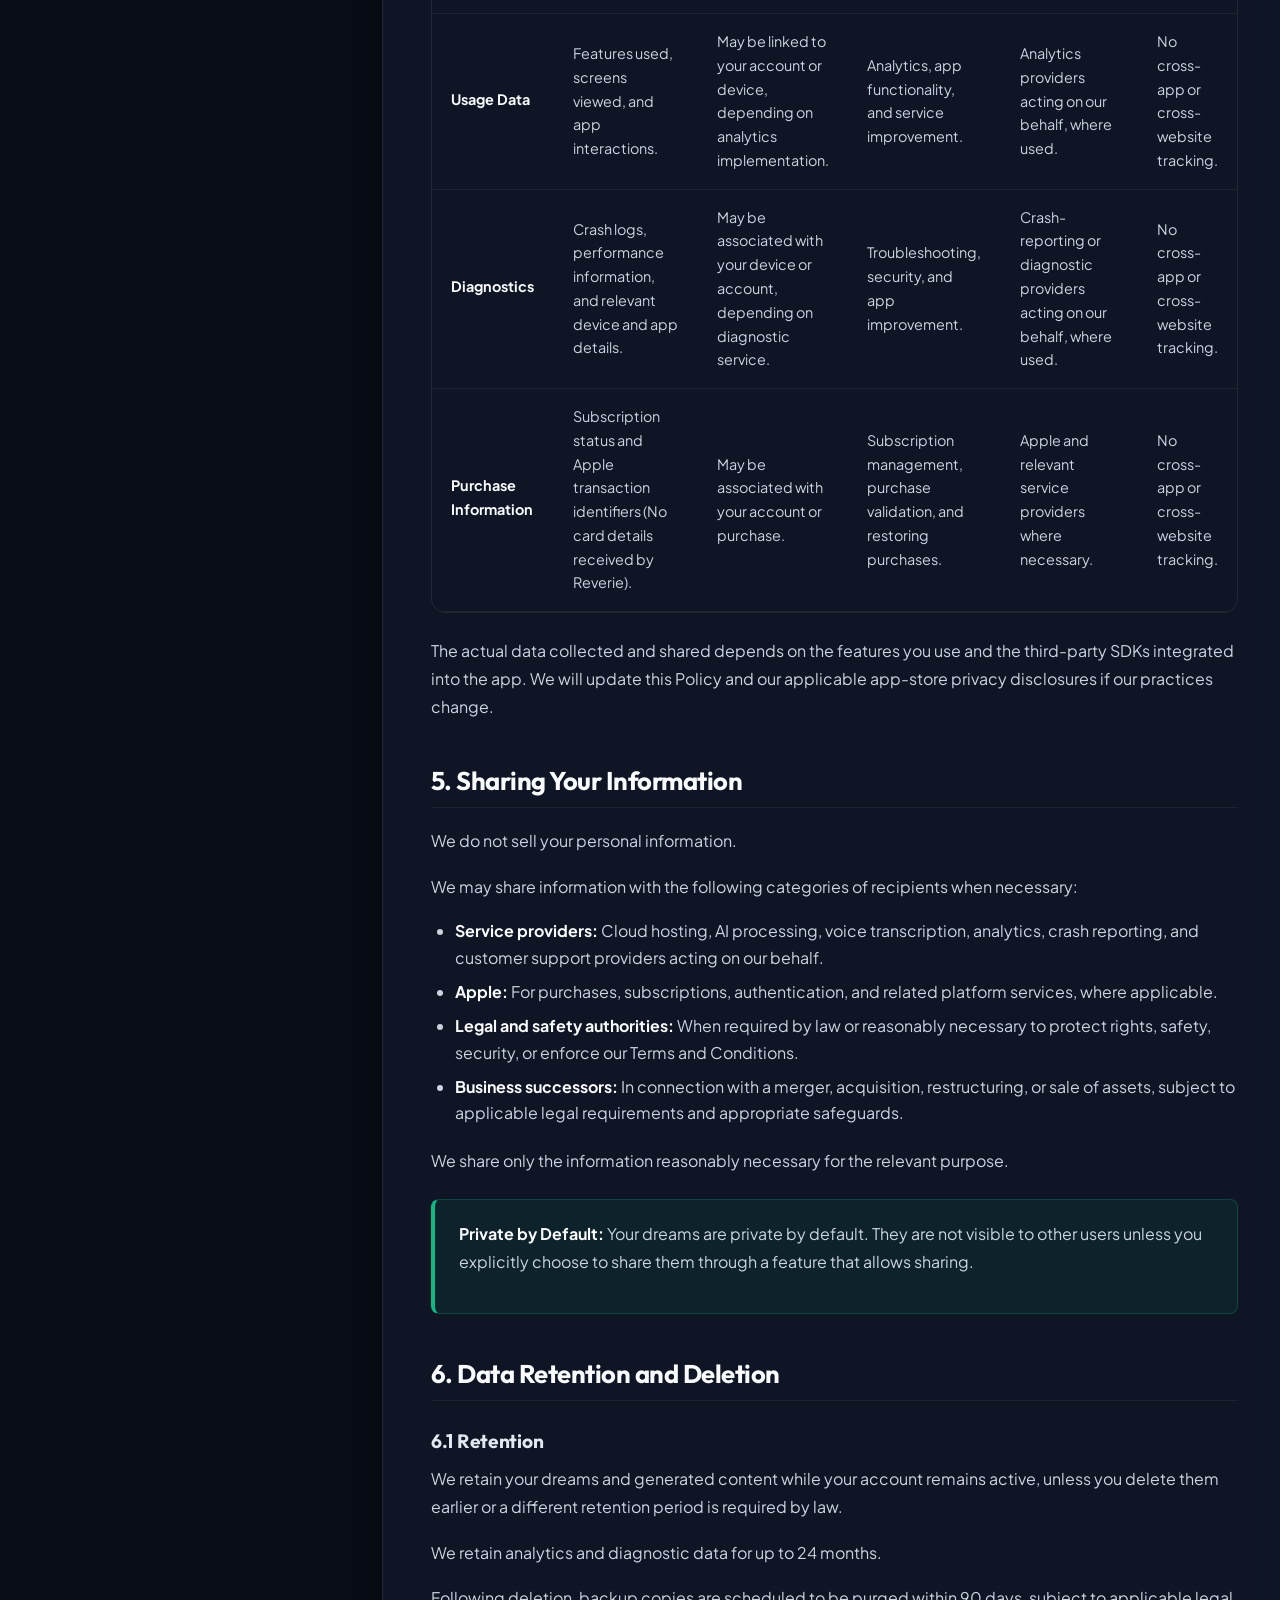
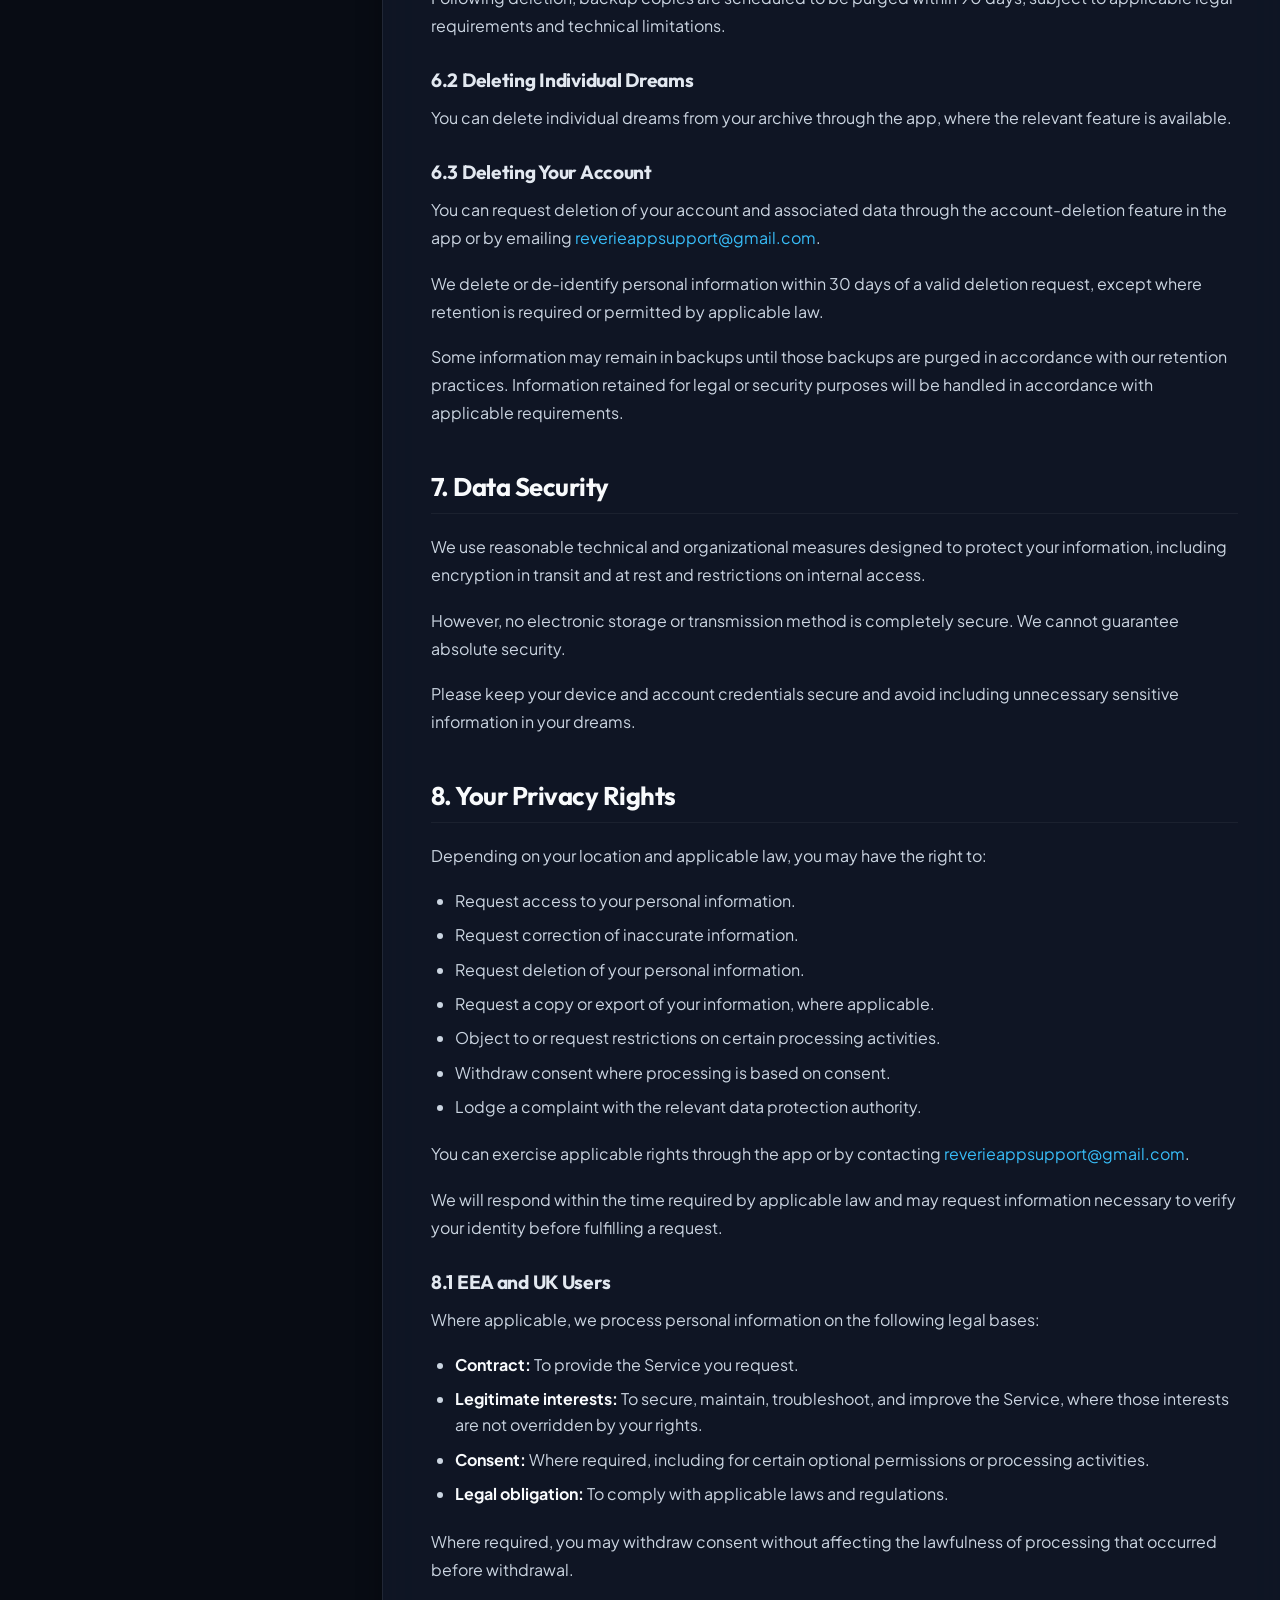
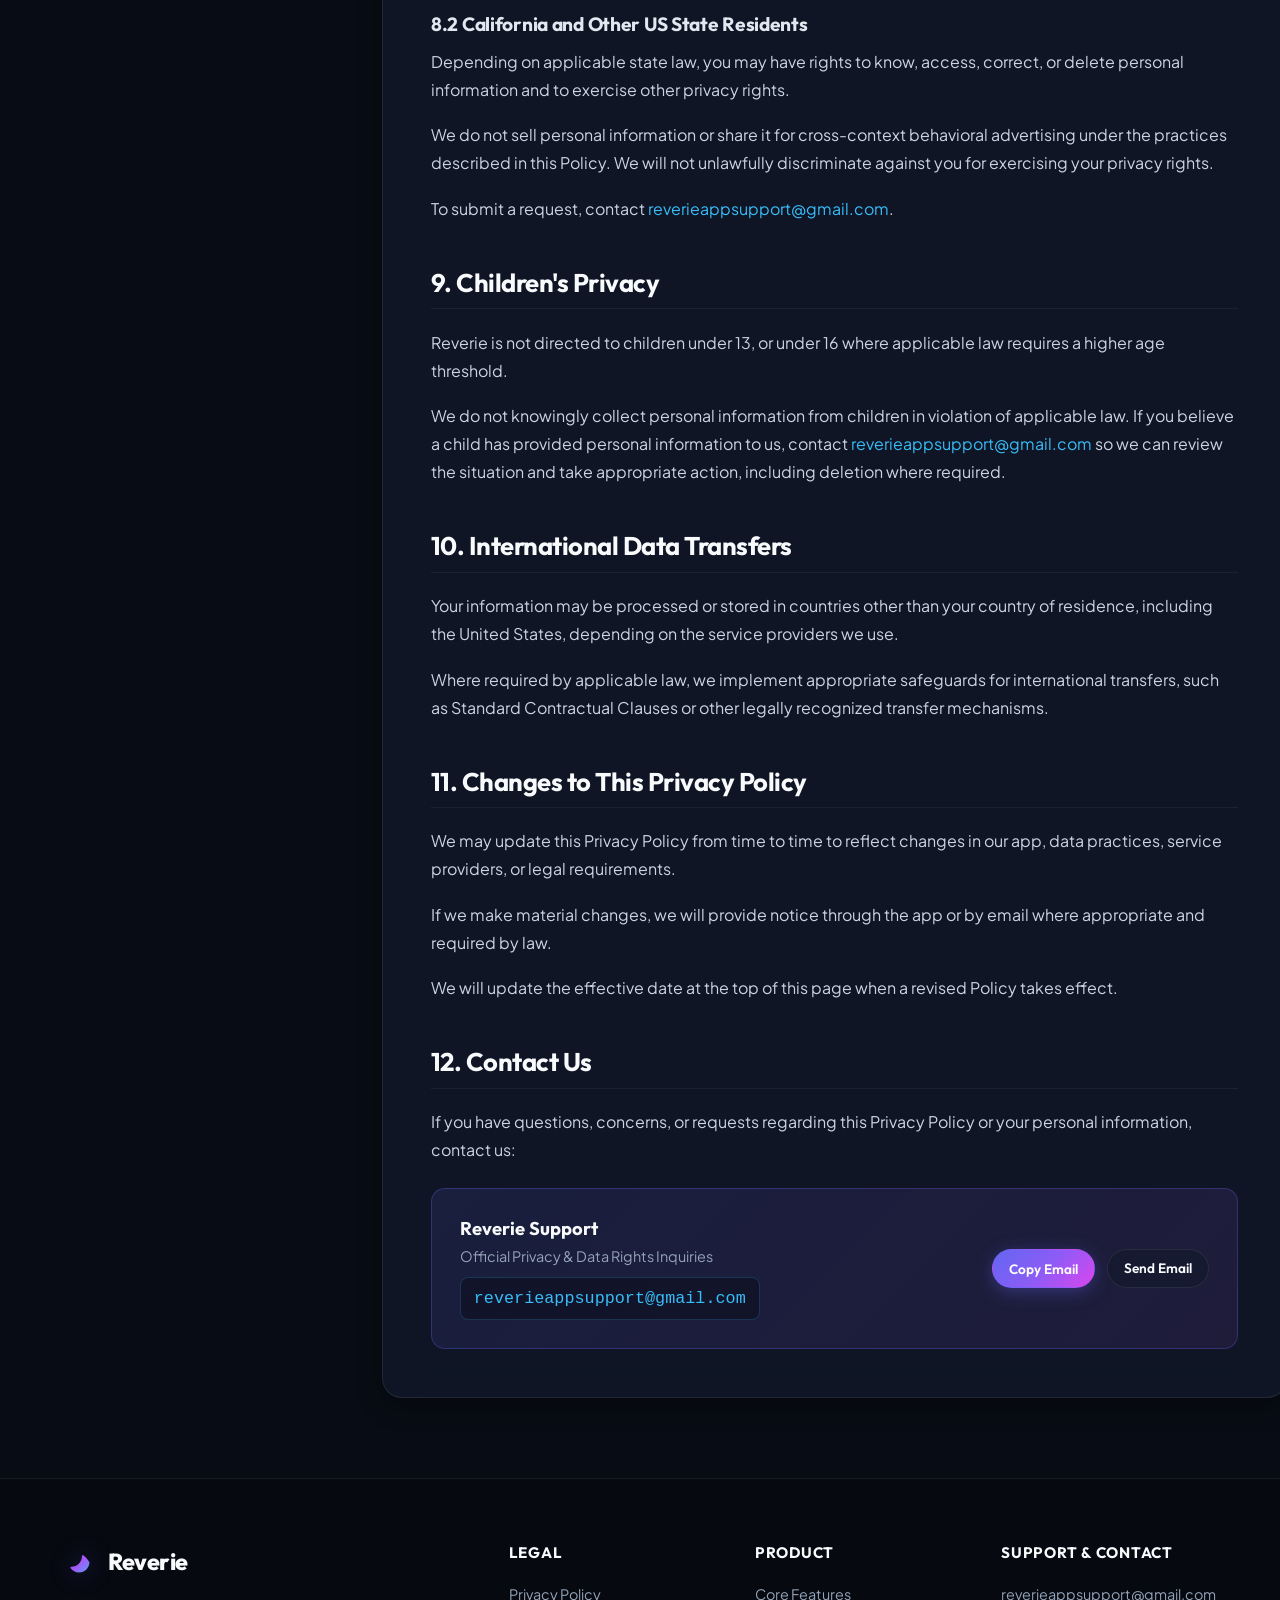
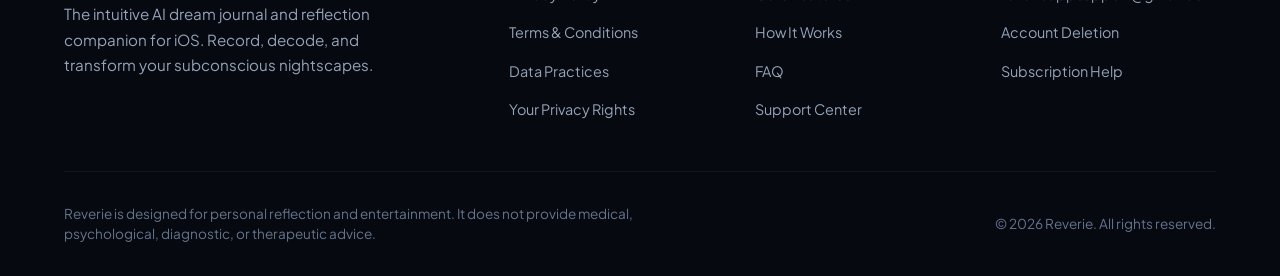
==== commit b633ba95: "Update app branding from Revive to Reverie across all pages" ====
--- a/privacy-policy/index.html
+++ b/privacy-policy/index.html
@@ -3,8 +3,8 @@
 <head>
   <meta charset="UTF-8">
   <meta name="viewport" content="width=device-width, initial-scale=1.0">
-  <title>Privacy Policy — Revive: AI Dream Journal</title>
-  <meta name="description" content="Official Privacy Policy for Revive iOS application. Learn how we collect, use, and protect your dream journal and personal information.">
+  <title>Privacy Policy — Reverie: AI Dream Journal</title>
+  <meta name="description" content="Official Privacy Policy for Reverie iOS application. Learn how we collect, use, and protect your dream journal and personal information.">
   <link rel="preconnect" href="https://fonts.googleapis.com">
   <link rel="preconnect" href="https://fonts.gstatic.com" crossorigin>
   <link href="https://fonts.googleapis.com/css2?family=Outfit:wght@400;500;600;700;800&family=Plus+Jakarta+Sans:wght@400;500;600;700&display=swap" rel="stylesheet">
@@ -37,7 +37,7 @@
             <circle cx="21" cy="7" r="1.5" fill="#f8fafc"/>
             <circle cx="25.5" cy="11.5" r="1" fill="#38bdf8"/>
           </svg>
-          <span>Revive</span>
+          <span>Reverie</span>
           <span class="brand-badge">Legal</span>
         </a>
 
@@ -133,7 +133,7 @@
 
         <!-- Legal Header -->
         <header class="legal-header">
-          <h1 class="legal-title" id="pageTitle">Revive — Privacy Policy</h1>
+          <h1 class="legal-title" id="pageTitle">Reverie — Privacy Policy</h1>
           <div class="legal-meta-bar">
             <span class="meta-item">
               <svg width="15" height="15" viewBox="0 0 24 24" fill="none" stroke="currentColor" stroke-width="2">
@@ -147,9 +147,9 @@
             <span class="meta-item">
               Last updated: <strong>October 12, 2026</strong>
             </span>
-            <span class="meta-badge">Data Controller: Revive</span>
+            <span class="meta-badge">Data Controller: Reverie</span>
             <span class="meta-item">
-              Contact: <a href="mailto:reviveappsupport@gmail.com" class="meta-link">reviveappsupport@gmail.com</a>
+              Contact: <a href="mailto:reverieappsupport@gmail.com" class="meta-link">reverieappsupport@gmail.com</a>
             </span>
           </div>
 
@@ -171,11 +171,11 @@
               <span>1. Introduction</span>
               <a href="#section-1" class="section-link-anchor" title="Copy section link">#</a>
             </h2>
-            <p>This Privacy Policy explains what personal information Revive (“Revive,” “we,” “us,” or “our”) collects, why we collect it, how we use and share it, and the choices available to you.</p>
-            <p>This Policy applies to the Revive iOS application and its related services (collectively, the “Service”).</p>
+            <p>This Privacy Policy explains what personal information Reverie (“Reverie,” “we,” “us,” or “our”) collects, why we collect it, how we use and share it, and the choices available to you.</p>
+            <p>This Policy applies to the Reverie iOS application and its related services (collectively, the “Service”).</p>
             <div class="legal-callout">
-              <p><strong>Data controller:</strong> Revive</p>
-              <p><strong>Contact email:</strong> <a href="mailto:reviveappsupport@gmail.com">reviveappsupport@gmail.com</a></p>
+              <p><strong>Data controller:</strong> Reverie</p>
+              <p><strong>Contact email:</strong> <a href="mailto:reverieappsupport@gmail.com">reverieappsupport@gmail.com</a></p>
             </div>
             <p>By using the Service, you acknowledge the practices described in this Privacy Policy. If you do not agree with these practices, please do not use the Service.</p>
           </section>
@@ -208,20 +208,20 @@
             </ul>
 
             <h3 class="legal-subsection-title">2.4 Device Permissions</h3>
-            <p>Revive uses the following optional device permissions:</p>
+            <p>Reverie uses the following optional device permissions:</p>
             <div class="legal-callout">
               <p><strong>Microphone</strong><br>
               We request microphone access when you choose to record a dream. Your recording is transcribed into text so that we can provide dream interpretations and related features. Recordings are stored in your dream archive until you delete them.</p>
-              <p>Revive does not use the microphone to listen in the background. If you decline microphone access, you can continue using the app by typing your dreams.</p>
+              <p>Reverie does not use the microphone to listen in the background. If you decline microphone access, you can continue using the app by typing your dreams.</p>
             </div>
 
             <div class="legal-callout">
               <p><strong>Notifications</strong><br>
-              If you grant notification permission, Revive may send reminders to record your dreams at your chosen time and notify you when an interpretation, image, or video is ready.</p>
+              If you grant notification permission, Reverie may send reminders to record your dreams at your chosen time and notify you when an interpretation, image, or video is ready.</p>
               <p>We store your notification preferences and may store a push notification token associated with your account to deliver these notifications. Notifications are not used for advertising. You can decline or disable notifications at any time through your device settings.</p>
             </div>
 
-            <p>Revive does not knowingly collect precise location data, access your contacts, or collect photos from your device under the practices described in this Policy.</p>
+            <p>Reverie does not knowingly collect precise location data, access your contacts, or collect photos from your device under the practices described in this Policy.</p>
 
             <h3 class="legal-subsection-title">2.5 Sensitive Content in Dreams</h3>
             <p>Dreams may contain personal or sensitive information about health, relationships, beliefs, emotions, or other aspects of your life.</p>
@@ -254,7 +254,7 @@
             <p>Depending on the feature you use, this may include your dream text, a transcription of your voice recording, or other information needed to generate the requested output.</p>
             <p>These providers may include AI language-model, speech-transcription, image-generation, video-generation, cloud-hosting, analytics, and diagnostic services.</p>
             <p>We use service providers acting on our behalf and require appropriate contractual restrictions on their use of personal information, where applicable.</p>
-            <p>For information about the specific providers used by Revive, contact us at <a href="mailto:reviveappsupport@gmail.com">reviveappsupport@gmail.com</a>.</p>
+            <p>For information about the specific providers used by Reverie, contact us at <a href="mailto:reverieappsupport@gmail.com">reverieappsupport@gmail.com</a>.</p>
 
             <h3 class="legal-subsection-title">3.2 AI Model Training</h3>
             <div class="legal-callout success">
@@ -269,7 +269,7 @@
             <h3 class="legal-subsection-title">3.4 AI Limitations</h3>
             <p>AI-generated interpretations, images, videos, and insights may be inaccurate, incomplete, unexpected, or misleading.</p>
             <div class="legal-callout warning">
-              <p><strong>Disclaimer:</strong> Revive is intended for personal reflection and entertainment. It does not provide medical, psychological, diagnostic, or therapeutic advice. Do not rely on AI-generated interpretations as a substitute for professional advice.</p>
+              <p><strong>Disclaimer:</strong> Reverie is intended for personal reflection and entertainment. It does not provide medical, psychological, diagnostic, or therapeutic advice. Do not rely on AI-generated interpretations as a substitute for professional advice.</p>
             </div>
           </section>
 
@@ -279,7 +279,7 @@
               <span>4. Summary of Data Practices</span>
               <a href="#section-4" class="section-link-anchor" title="Copy section link">#</a>
             </h2>
-            <p>The following summary explains the principal categories of information Revive may process, their purposes, and whether they are linked to your account.</p>
+            <p>The following summary explains the principal categories of information Reverie may process, their purposes, and whether they are linked to your account.</p>
 
             <div class="table-responsive">
               <table class="legal-table" aria-label="Summary of Data Practices">
@@ -328,7 +328,7 @@
                   </tr>
                   <tr>
                     <td><strong>Purchase Information</strong></td>
-                    <td>Subscription status and Apple transaction identifiers (No card details received by Revive).</td>
+                    <td>Subscription status and Apple transaction identifiers (No card details received by Reverie).</td>
                     <td>May be associated with your account or purchase.</td>
                     <td>Subscription management, purchase validation, and restoring purchases.</td>
                     <td>Apple and relevant service providers where necessary.</td>
@@ -377,7 +377,7 @@
             <p>You can delete individual dreams from your archive through the app, where the relevant feature is available.</p>
 
             <h3 class="legal-subsection-title">6.3 Deleting Your Account</h3>
-            <p>You can request deletion of your account and associated data through the account-deletion feature in the app or by emailing <a href="mailto:reviveappsupport@gmail.com">reviveappsupport@gmail.com</a>.</p>
+            <p>You can request deletion of your account and associated data through the account-deletion feature in the app or by emailing <a href="mailto:reverieappsupport@gmail.com">reverieappsupport@gmail.com</a>.</p>
             <p>We delete or de-identify personal information within 30 days of a valid deletion request, except where retention is required or permitted by applicable law.</p>
             <p>Some information may remain in backups until those backups are purged in accordance with our retention practices. Information retained for legal or security purposes will be handled in accordance with applicable requirements.</p>
           </section>
@@ -409,7 +409,7 @@
               <li>Withdraw consent where processing is based on consent.</li>
               <li>Lodge a complaint with the relevant data protection authority.</li>
             </ul>
-            <p>You can exercise applicable rights through the app or by contacting <a href="mailto:reviveappsupport@gmail.com">reviveappsupport@gmail.com</a>.</p>
+            <p>You can exercise applicable rights through the app or by contacting <a href="mailto:reverieappsupport@gmail.com">reverieappsupport@gmail.com</a>.</p>
             <p>We will respond within the time required by applicable law and may request information necessary to verify your identity before fulfilling a request.</p>
 
             <h3 class="legal-subsection-title">8.1 EEA and UK Users</h3>
@@ -425,7 +425,7 @@
             <h3 class="legal-subsection-title">8.2 California and Other US State Residents</h3>
             <p>Depending on applicable state law, you may have rights to know, access, correct, or delete personal information and to exercise other privacy rights.</p>
             <p>We do not sell personal information or share it for cross-context behavioral advertising under the practices described in this Policy. We will not unlawfully discriminate against you for exercising your privacy rights.</p>
-            <p>To submit a request, contact <a href="mailto:reviveappsupport@gmail.com">reviveappsupport@gmail.com</a>.</p>
+            <p>To submit a request, contact <a href="mailto:reverieappsupport@gmail.com">reverieappsupport@gmail.com</a>.</p>
           </section>
 
           <!-- Section 9 -->
@@ -434,8 +434,8 @@
               <span>9. Children's Privacy</span>
               <a href="#section-9" class="section-link-anchor" title="Copy section link">#</a>
             </h2>
-            <p>Revive is not directed to children under 13, or under 16 where applicable law requires a higher age threshold.</p>
-            <p>We do not knowingly collect personal information from children in violation of applicable law. If you believe a child has provided personal information to us, contact <a href="mailto:reviveappsupport@gmail.com">reviveappsupport@gmail.com</a> so we can review the situation and take appropriate action, including deletion where required.</p>
+            <p>Reverie is not directed to children under 13, or under 16 where applicable law requires a higher age threshold.</p>
+            <p>We do not knowingly collect personal information from children in violation of applicable law. If you believe a child has provided personal information to us, contact <a href="mailto:reverieappsupport@gmail.com">reverieappsupport@gmail.com</a> so we can review the situation and take appropriate action, including deletion where required.</p>
           </section>
 
           <!-- Section 10 -->
@@ -469,13 +469,13 @@
             
             <div class="contact-highlight-card">
               <div>
-                <h4 style="margin-bottom: 0.25rem;">Revive Support</h4>
+                <h4 style="margin-bottom: 0.25rem;">Reverie Support</h4>
                 <p style="margin-bottom: 0.5rem; color: var(--text-muted); font-size: 0.9rem;">Official Privacy &amp; Data Rights Inquiries</p>
-                <div class="contact-email-badge">reviveappsupport@gmail.com</div>
+                <div class="contact-email-badge">reverieappsupport@gmail.com</div>
               </div>
               <div style="display: flex; gap: 0.75rem;">
                 <button class="btn btn-sm btn-primary" onclick="copyEmail()" id="ppCopyEmailBtn">Copy Email</button>
-                <a href="mailto:reviveappsupport@gmail.com" class="btn btn-sm btn-secondary" id="ppEmailLink">Send Email</a>
+                <a href="mailto:reverieappsupport@gmail.com" class="btn btn-sm btn-secondary" id="ppEmailLink">Send Email</a>
               </div>
             </div>
           </section>
@@ -495,7 +495,7 @@
             <svg width="28" height="28" viewBox="0 0 32 32" fill="none">
               <path d="M25.5 16C25.5 21.799 20.799 26.5 15 26.5C11.59 26.5 8.57 24.87 6.68 22.33C6.18 21.67 6.64 20.73 7.46 20.73C13.26 20.73 17.96 16.03 17.96 10.23C17.96 9.41 18.9 8.95 19.56 9.45C23.13 12.11 25.5 16.32 25.5 16Z" fill="url(#logoGrad)"/>
             </svg>
-            <span>Revive</span>
+            <span>Reverie</span>
           </a>
           <p>The intuitive AI dream journal and reflection companion for iOS. Record, decode, and transform your subconscious nightscapes.</p>
         </div>
@@ -523,7 +523,7 @@
         <div>
           <h4 class="footer-heading">Support &amp; Contact</h4>
           <ul class="footer-links">
-            <li><a href="mailto:reviveappsupport@gmail.com">reviveappsupport@gmail.com</a></li>
+            <li><a href="mailto:reverieappsupport@gmail.com">reverieappsupport@gmail.com</a></li>
             <li><a href="../support/#account-deletion">Account Deletion</a></li>
             <li><a href="../support/#subscriptions">Subscription Help</a></li>
           </ul>
@@ -532,10 +532,10 @@
 
       <div class="footer-bottom">
         <div class="footer-disclaimer">
-          Revive is designed for personal reflection and entertainment. It does not provide medical, psychological, diagnostic, or therapeutic advice.
+          Reverie is designed for personal reflection and entertainment. It does not provide medical, psychological, diagnostic, or therapeutic advice.
         </div>
         <div>
-          &copy; 2026 Revive. All rights reserved.
+          &copy; 2026 Reverie. All rights reserved.
         </div>
       </div>
     </div>
--- a/assets/css/style.css
+++ b/assets/css/style.css
@@ -1,5 +1,5 @@
 /* ==========================================================================
-   Revive - Design System & Global Styles
+   Reverie - Design System & Global Styles
    ========================================================================== */
 
 :root {
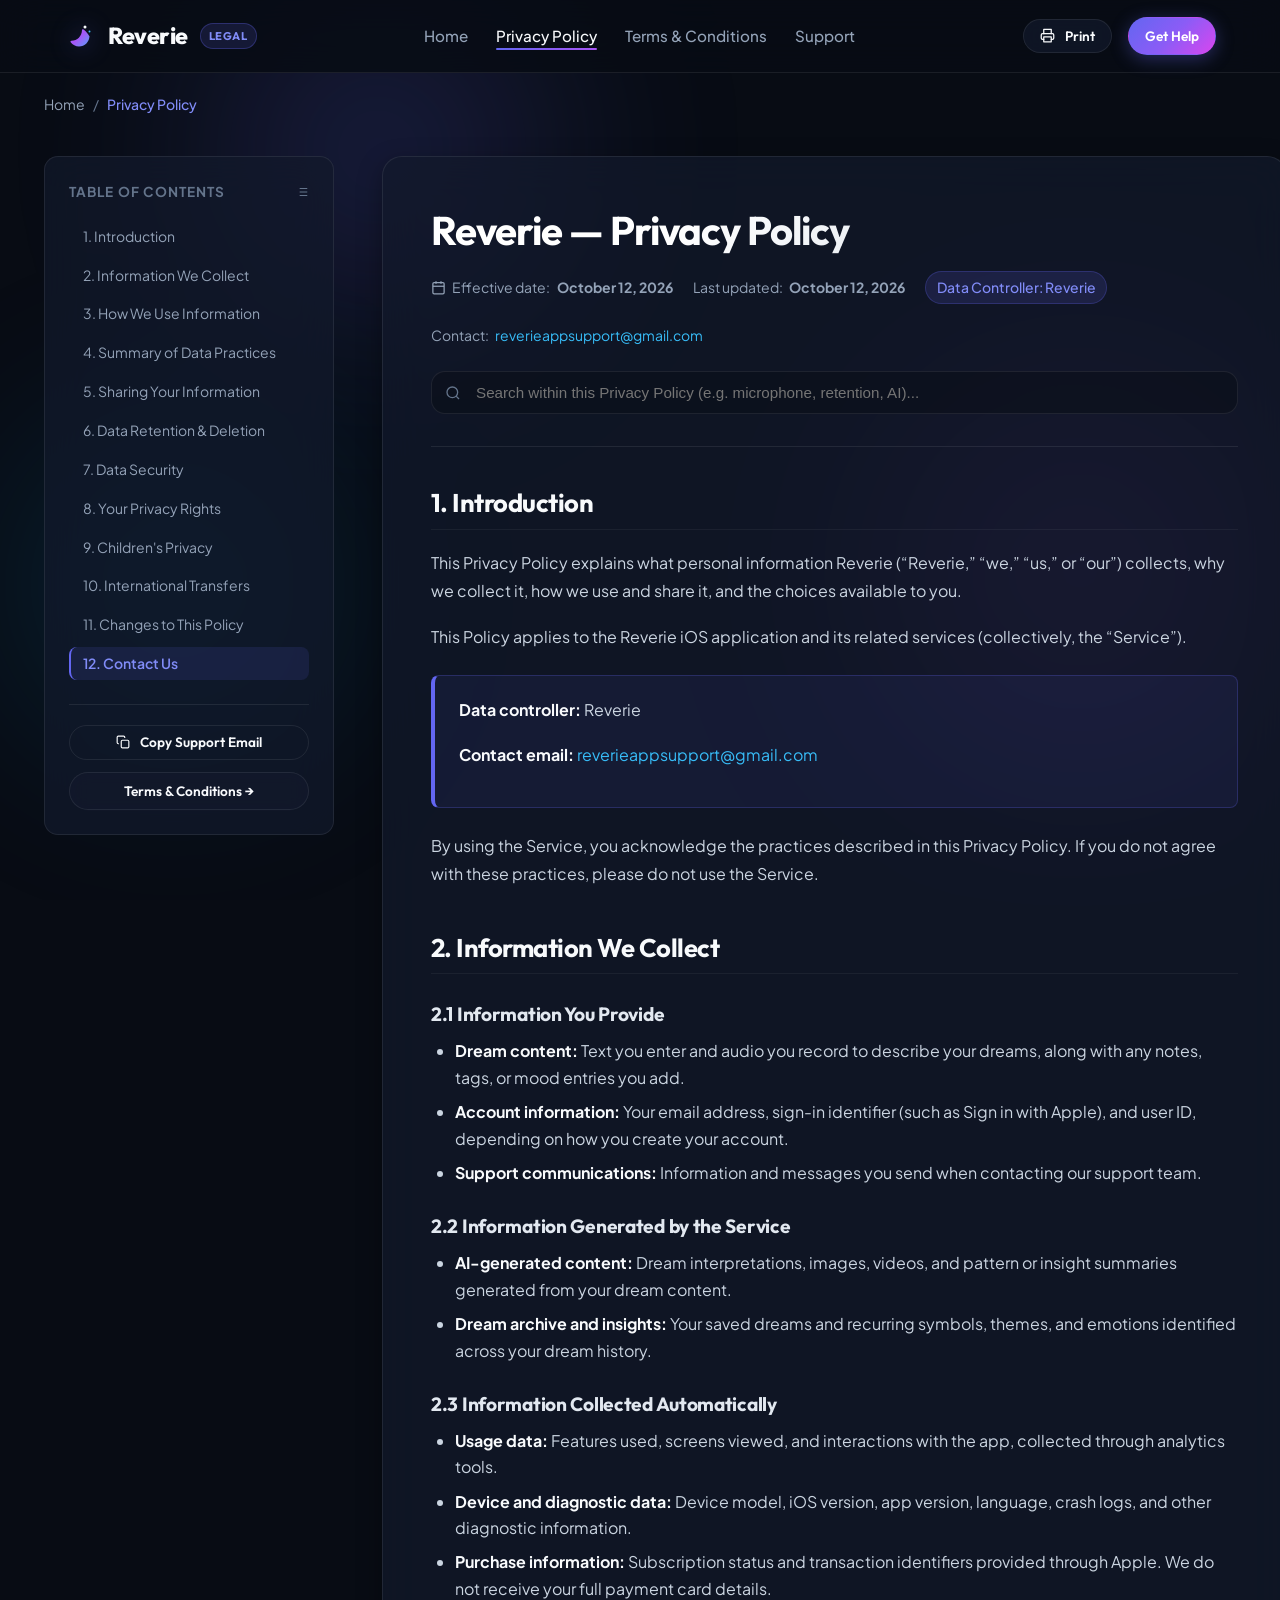
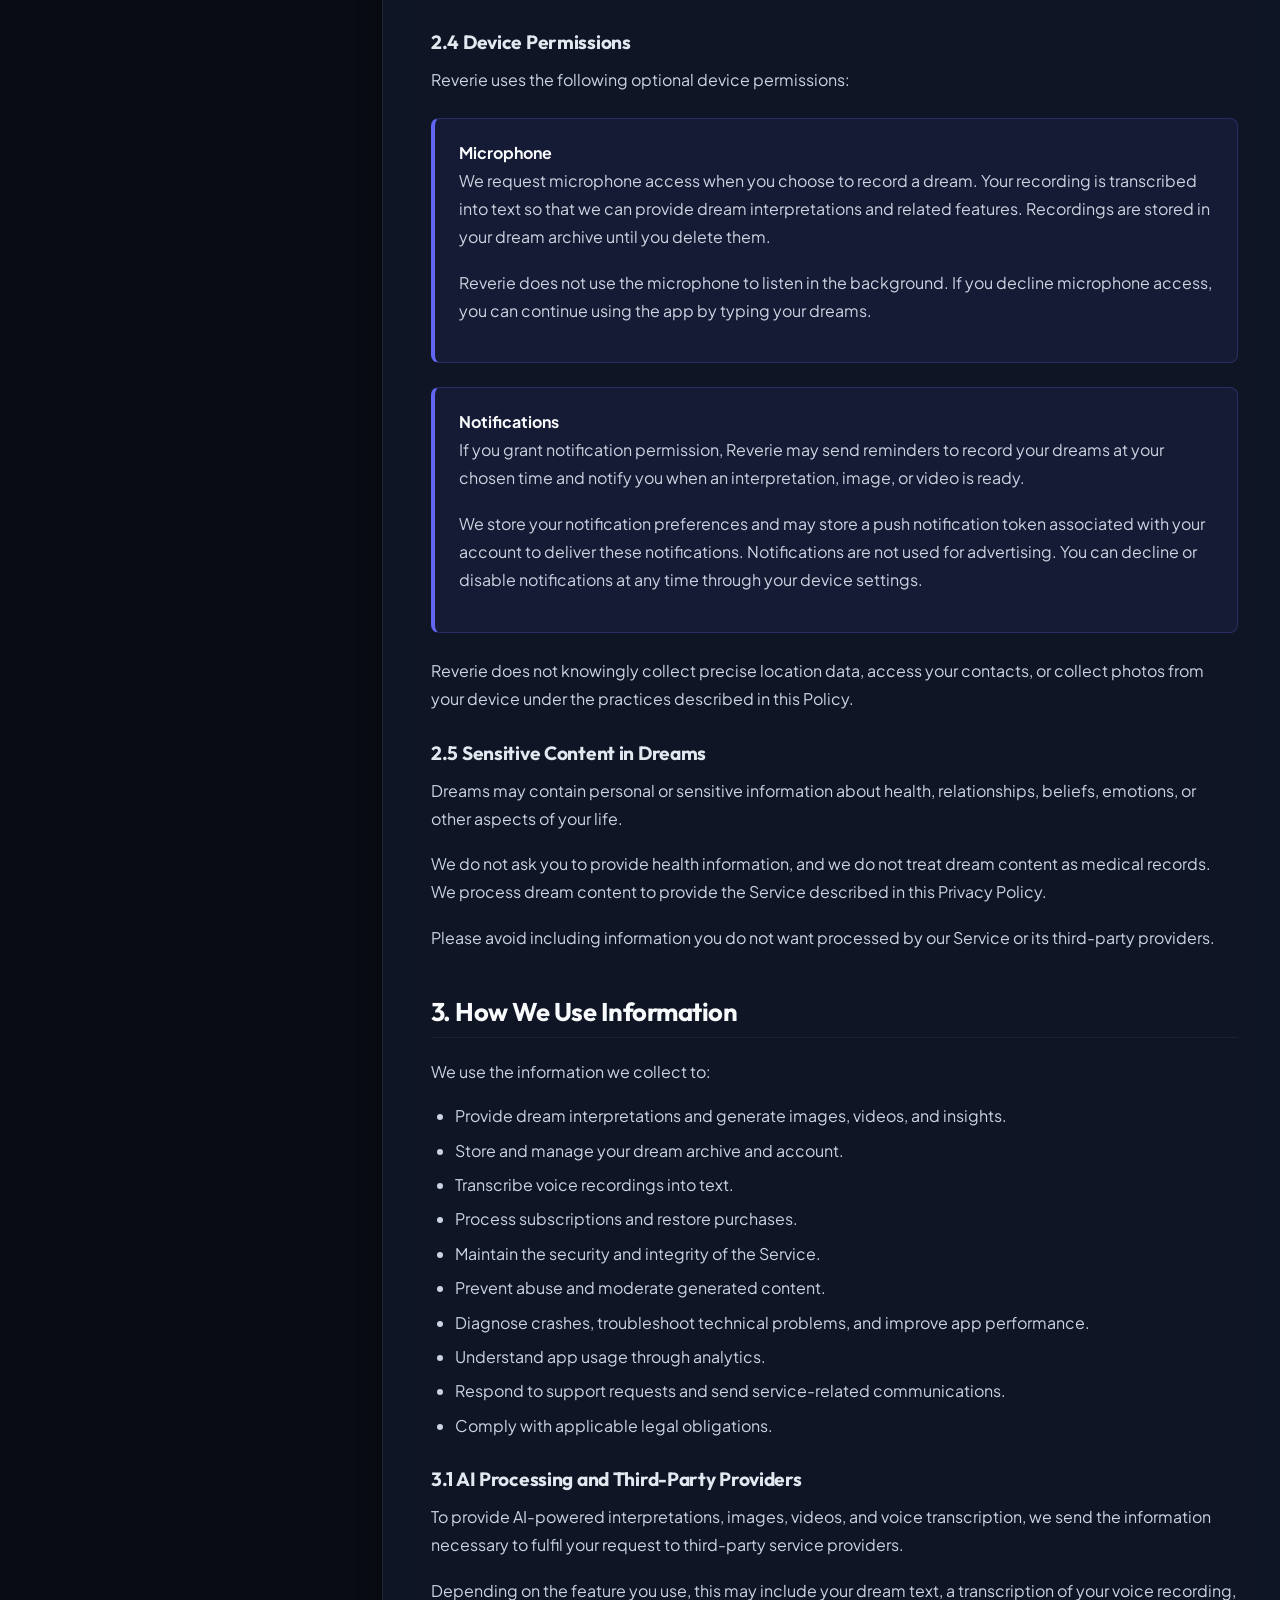
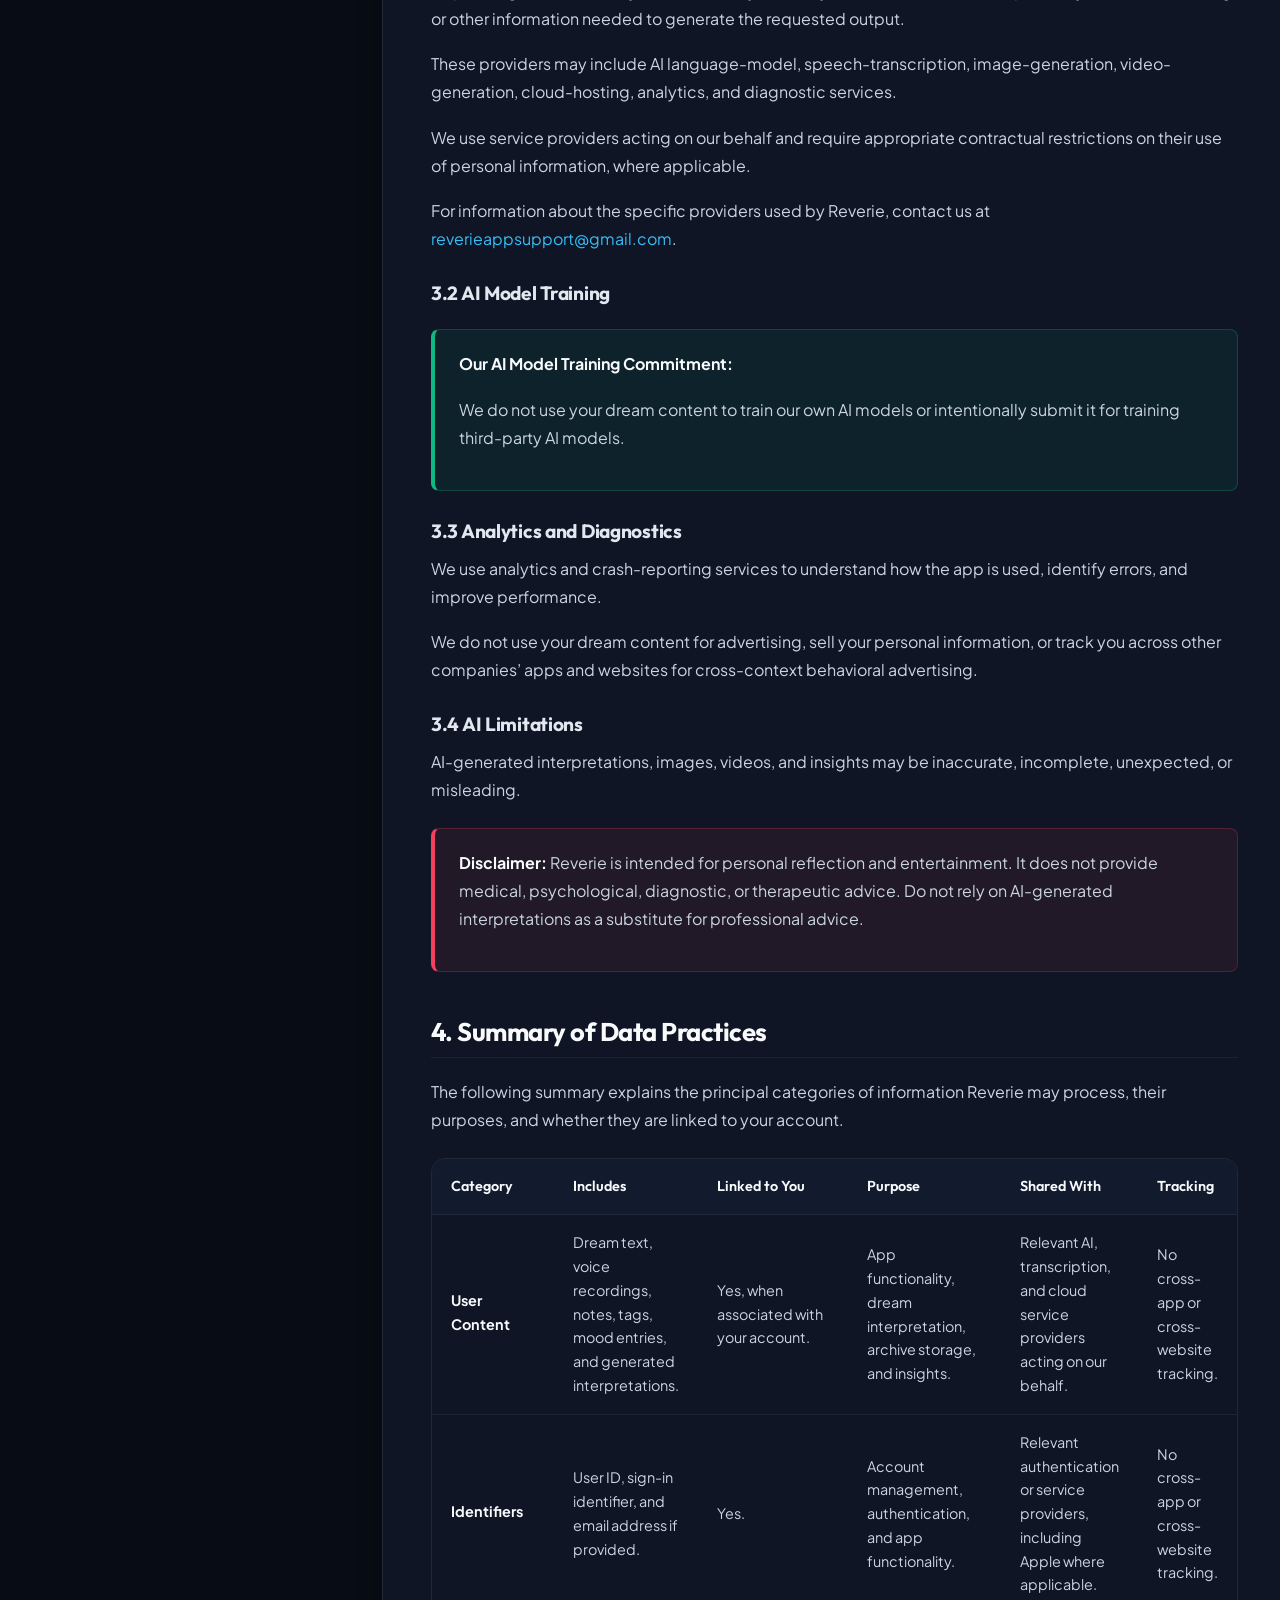
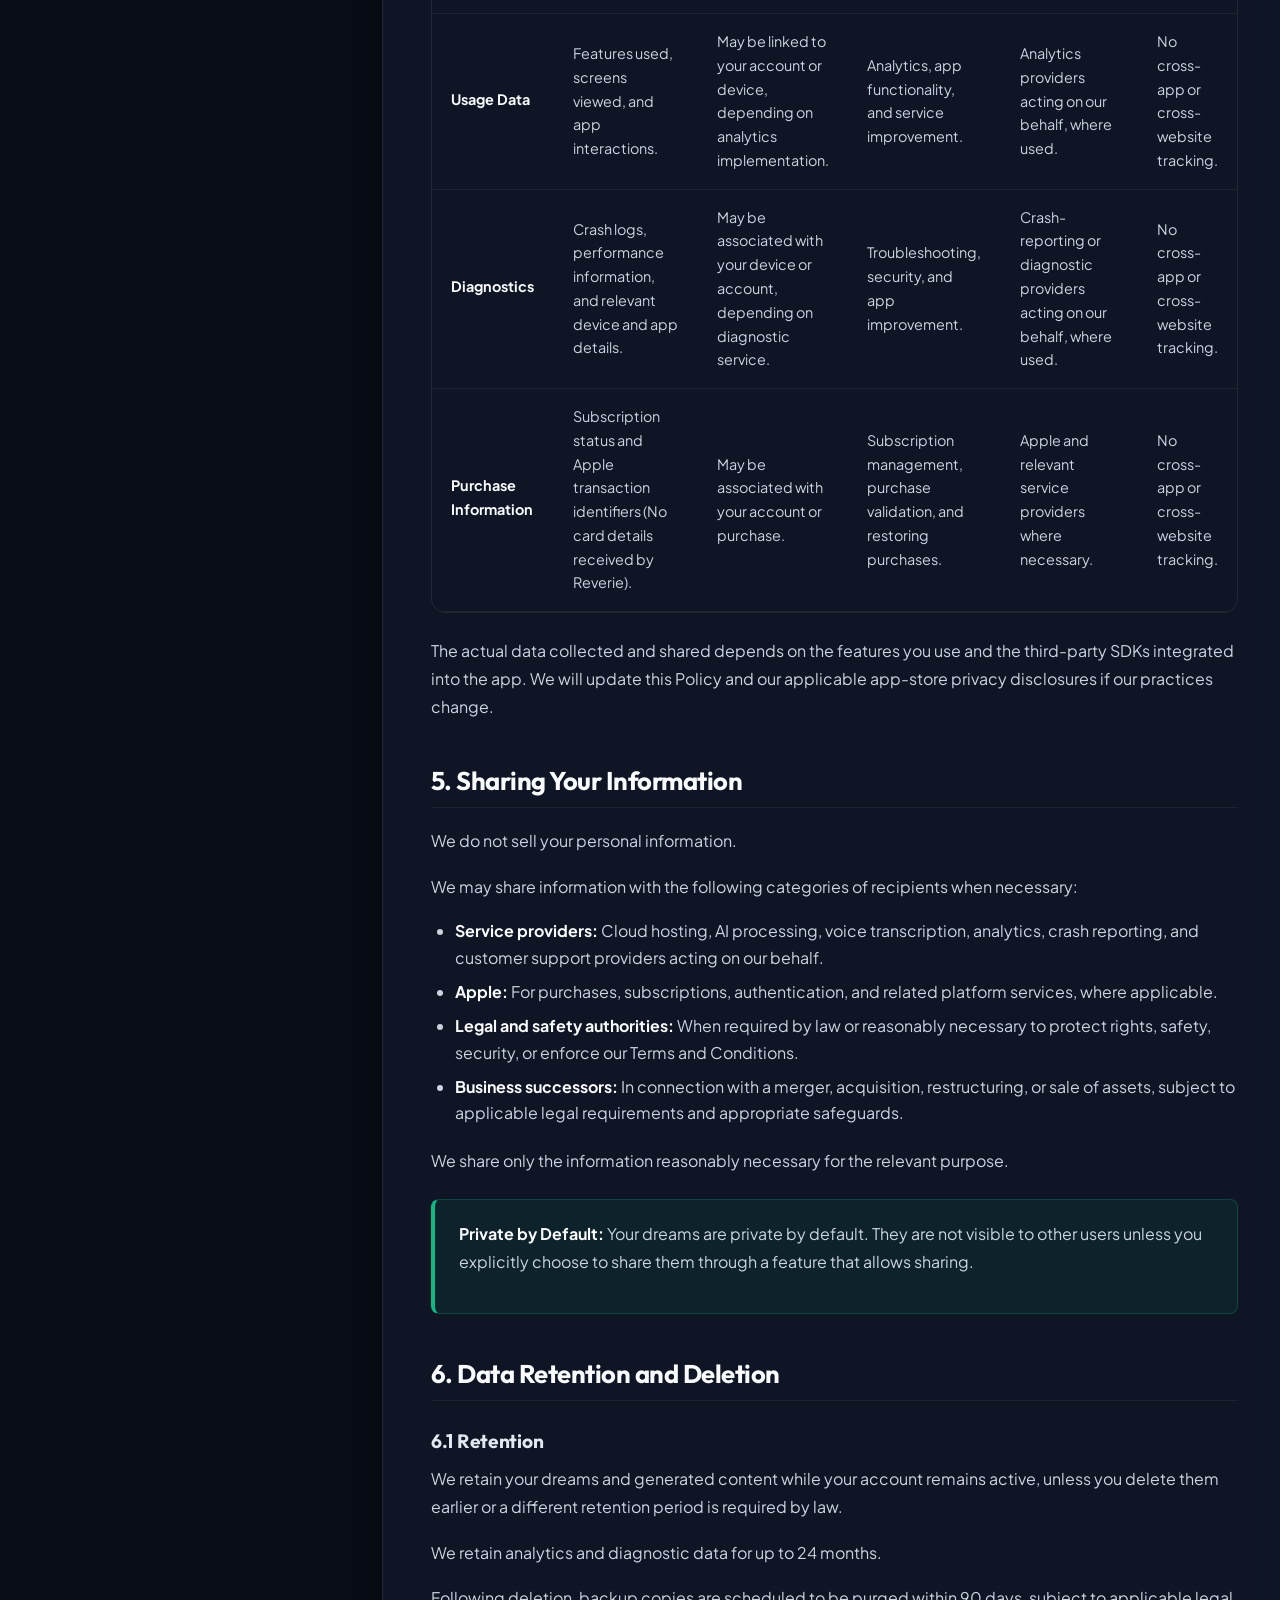
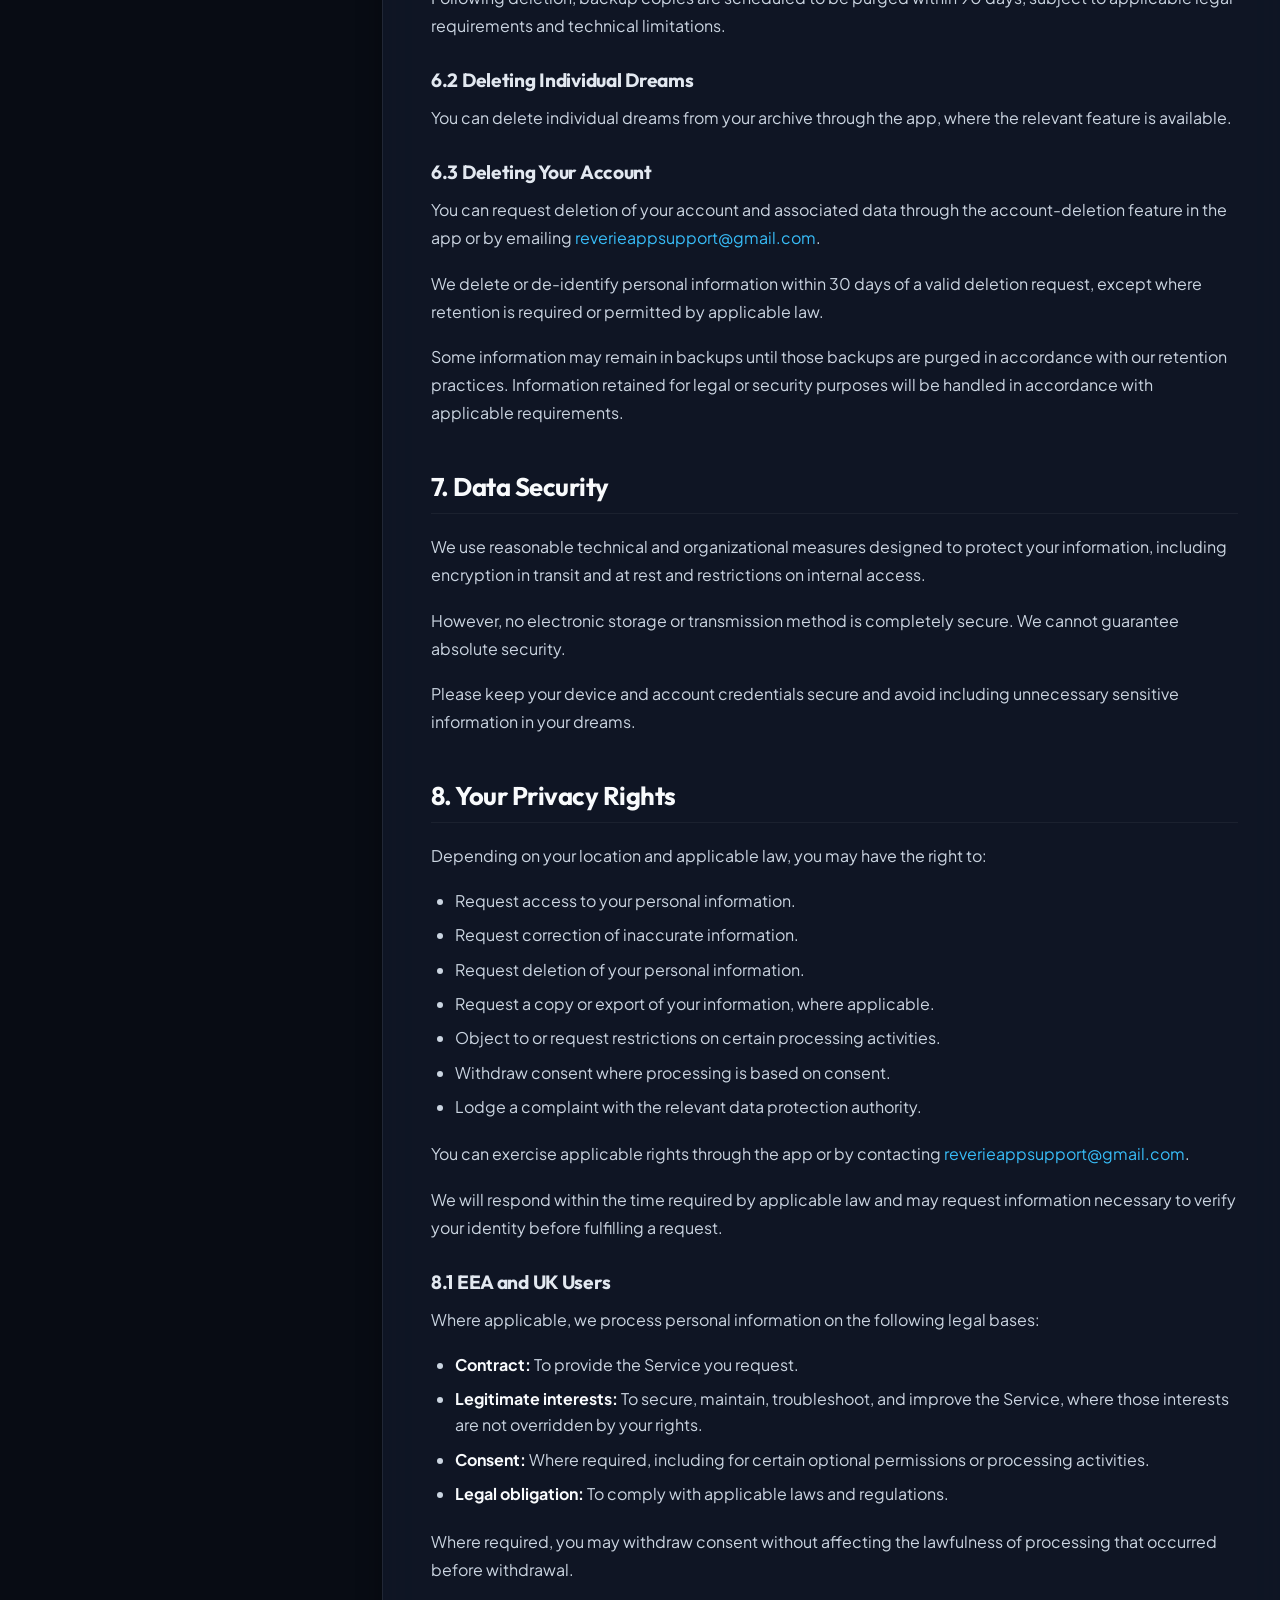
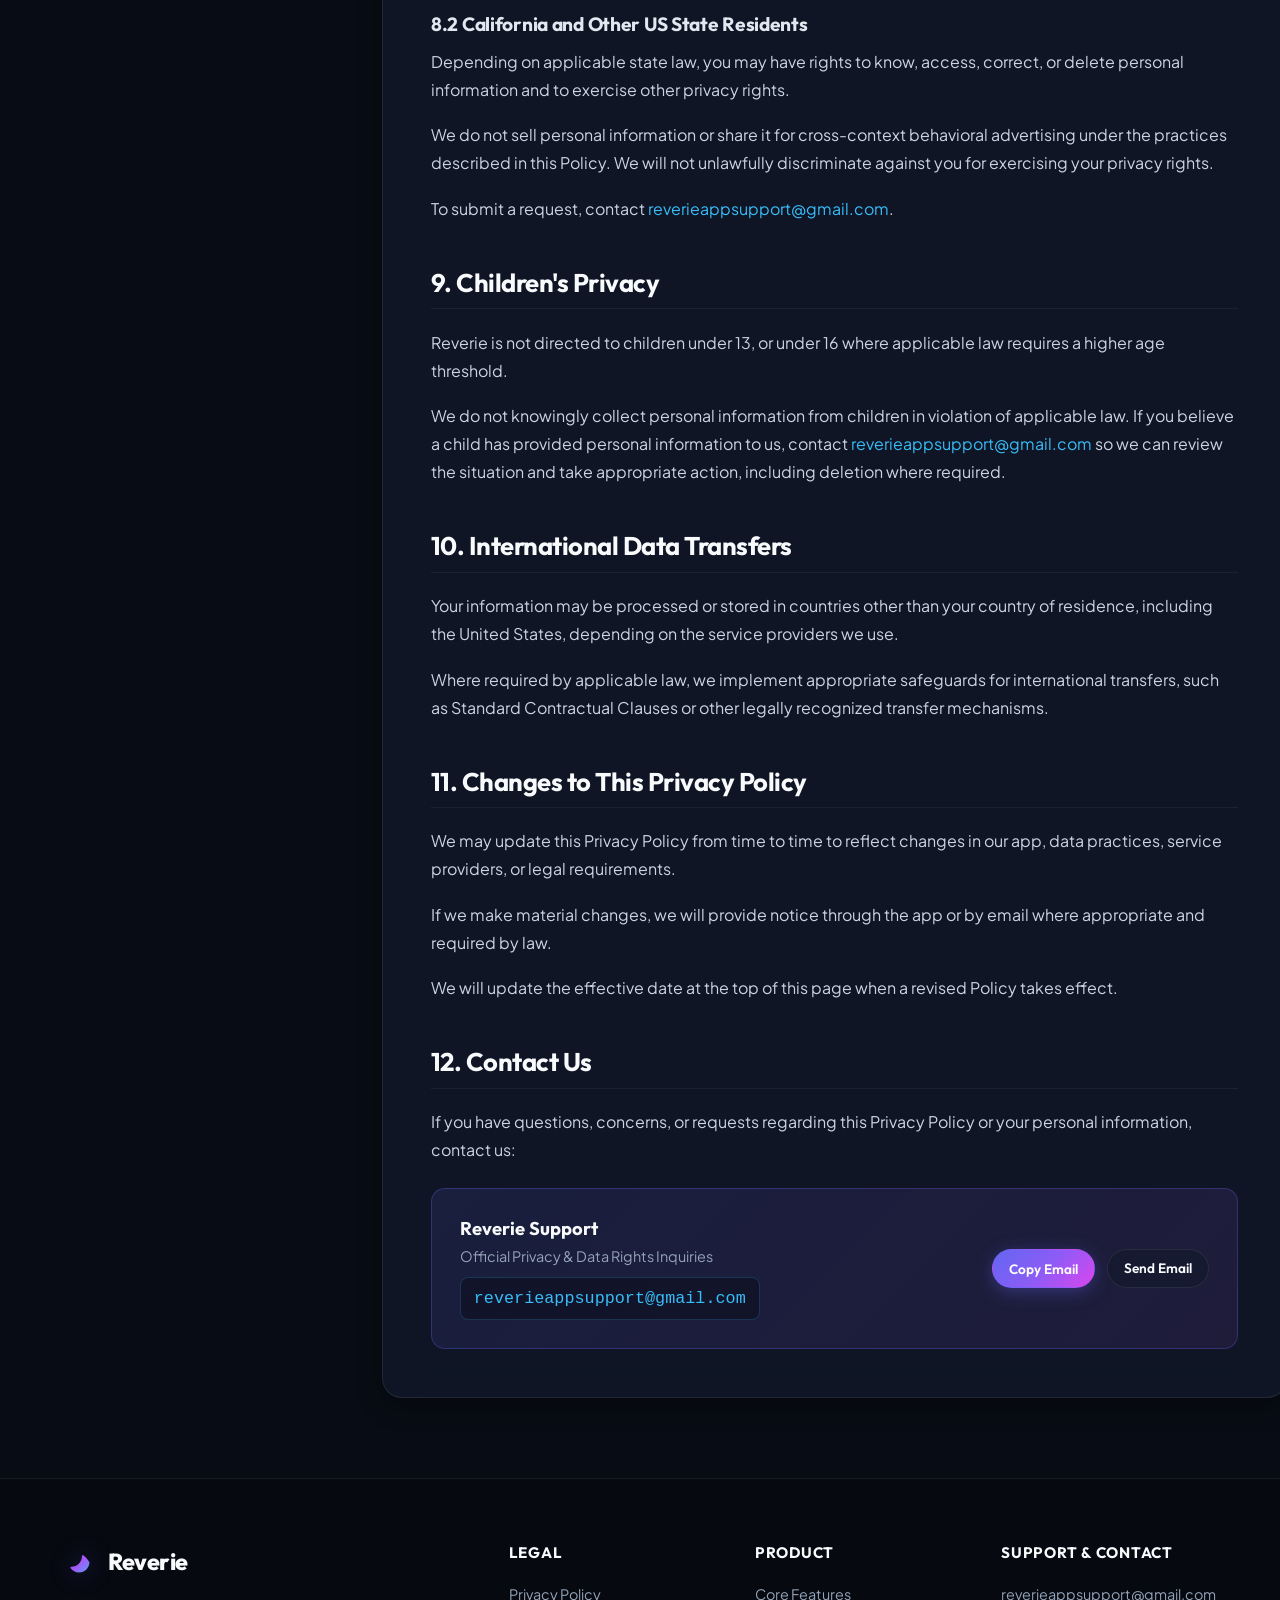
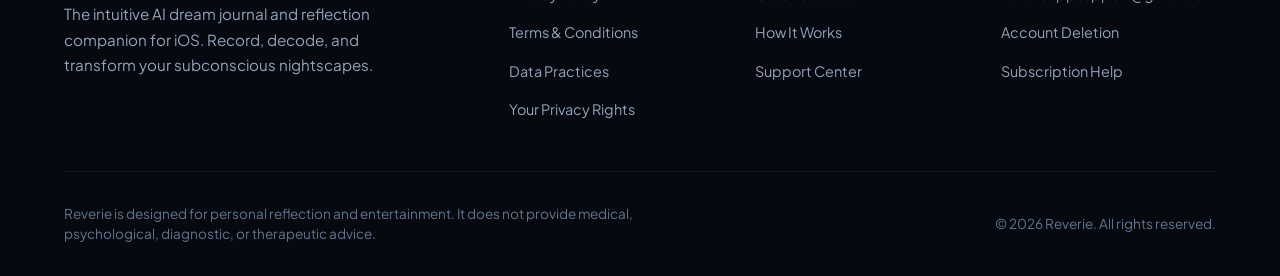
==== commit d5b1b689: "Remove Frequently Asked Questions section and FAQ footer links" ====
--- a/privacy-policy/index.html
+++ b/privacy-policy/index.html
@@ -515,7 +515,6 @@
           <ul class="footer-links">
             <li><a href="../#features">Core Features</a></li>
             <li><a href="../#how-it-works">How It Works</a></li>
-            <li><a href="../#faq">FAQ</a></li>
             <li><a href="../support/">Support Center</a></li>
           </ul>
         </div>
